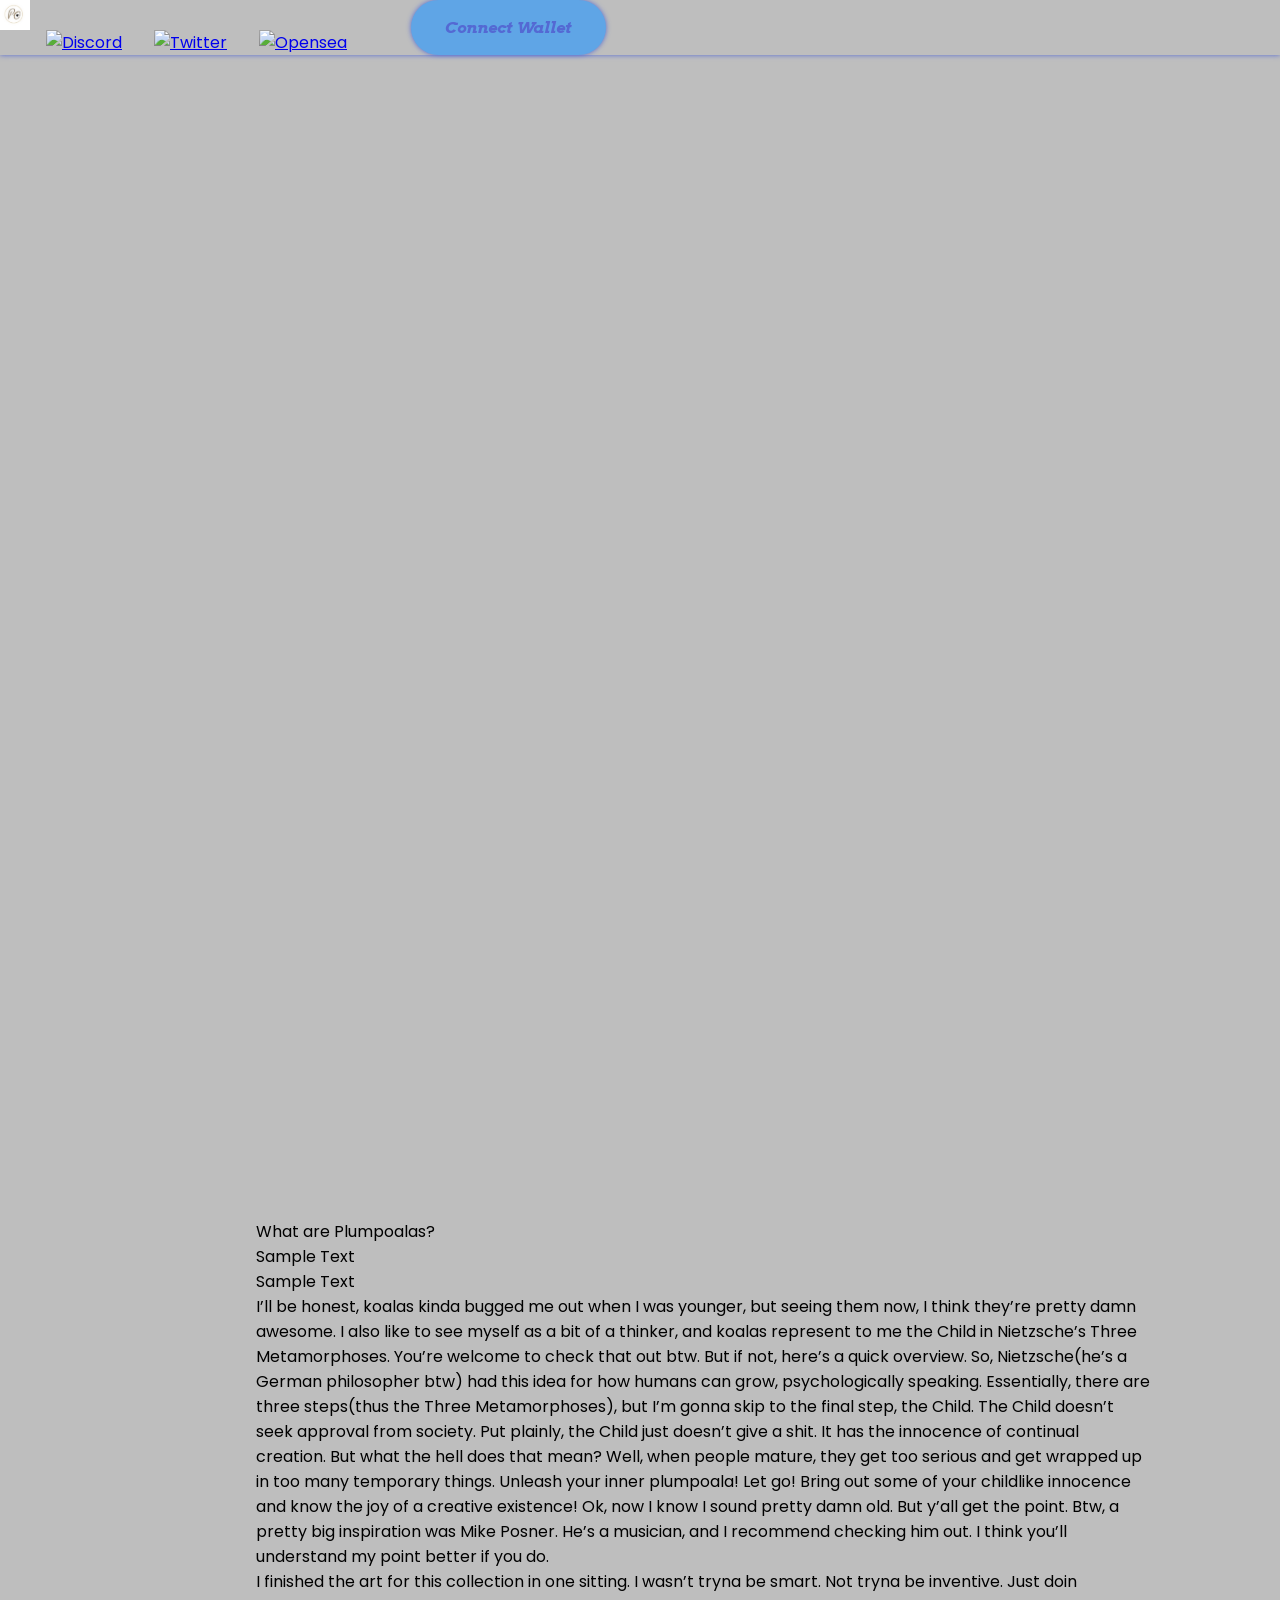
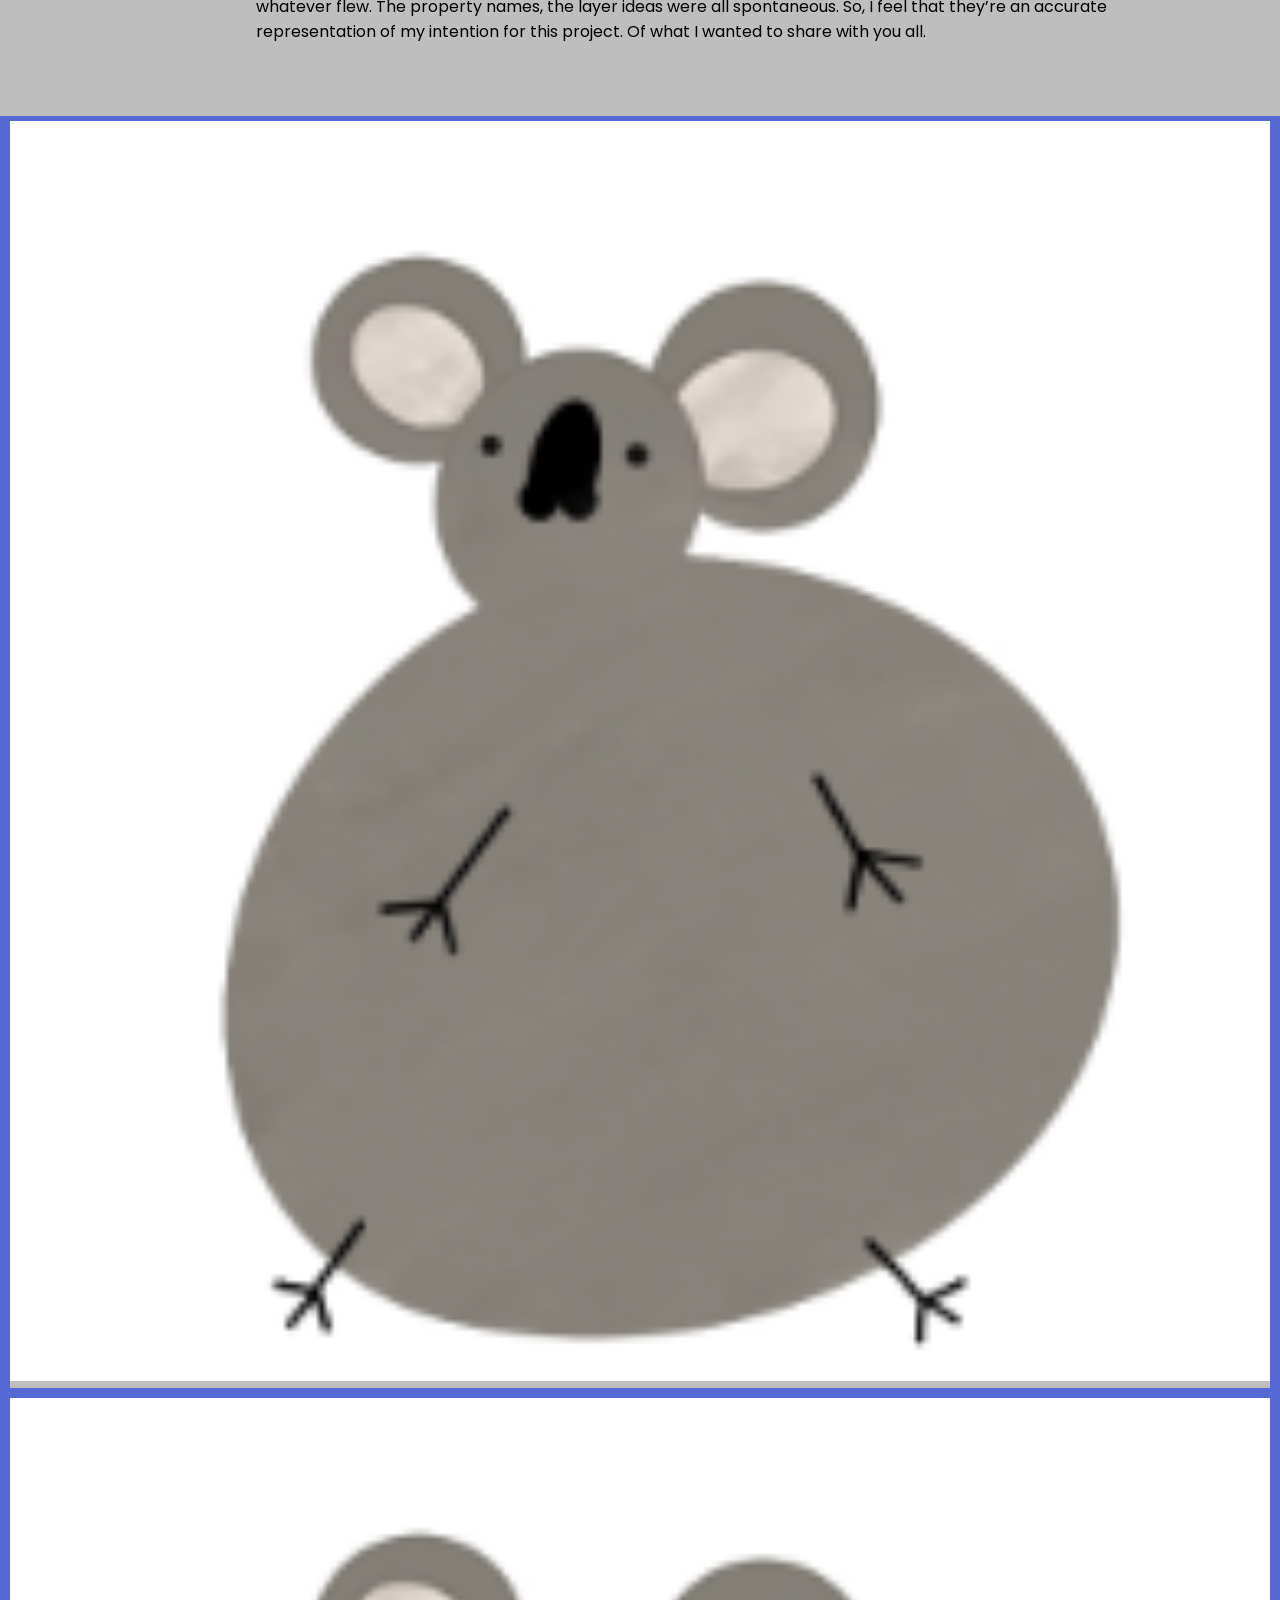
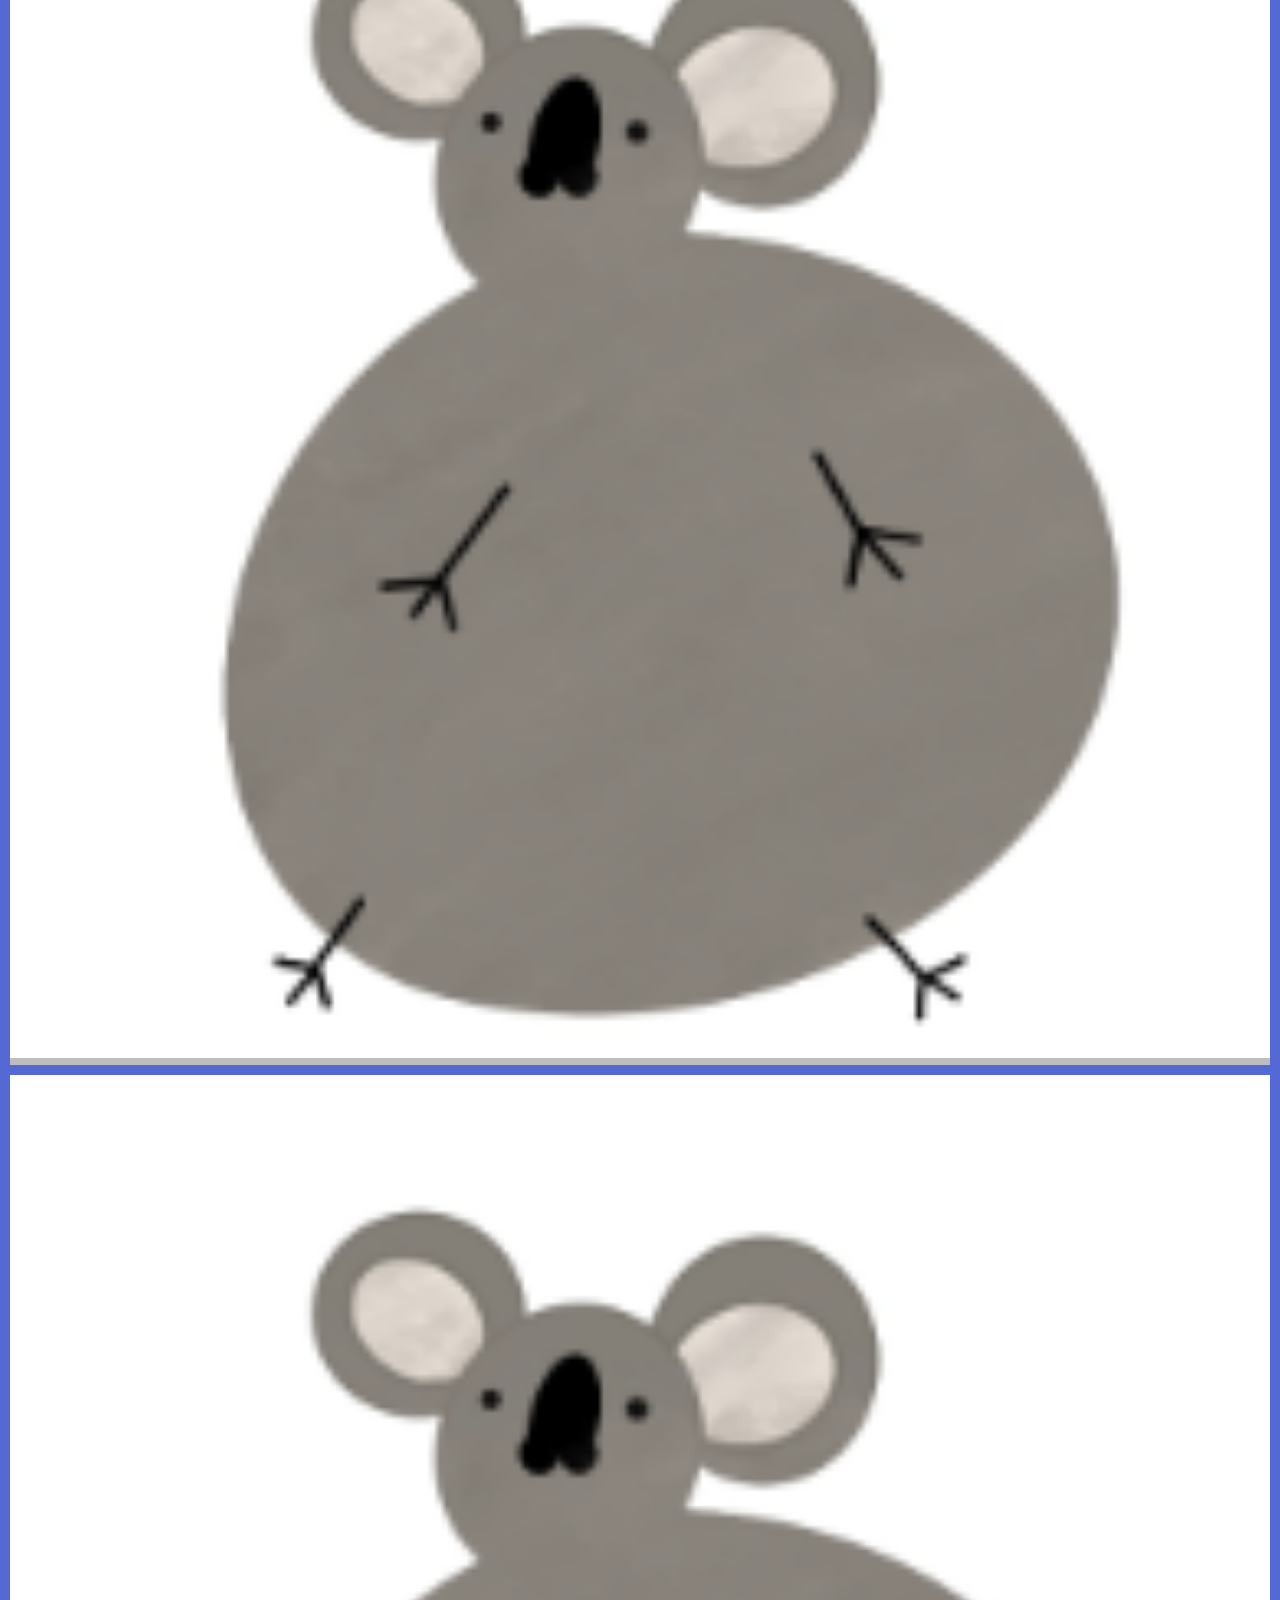
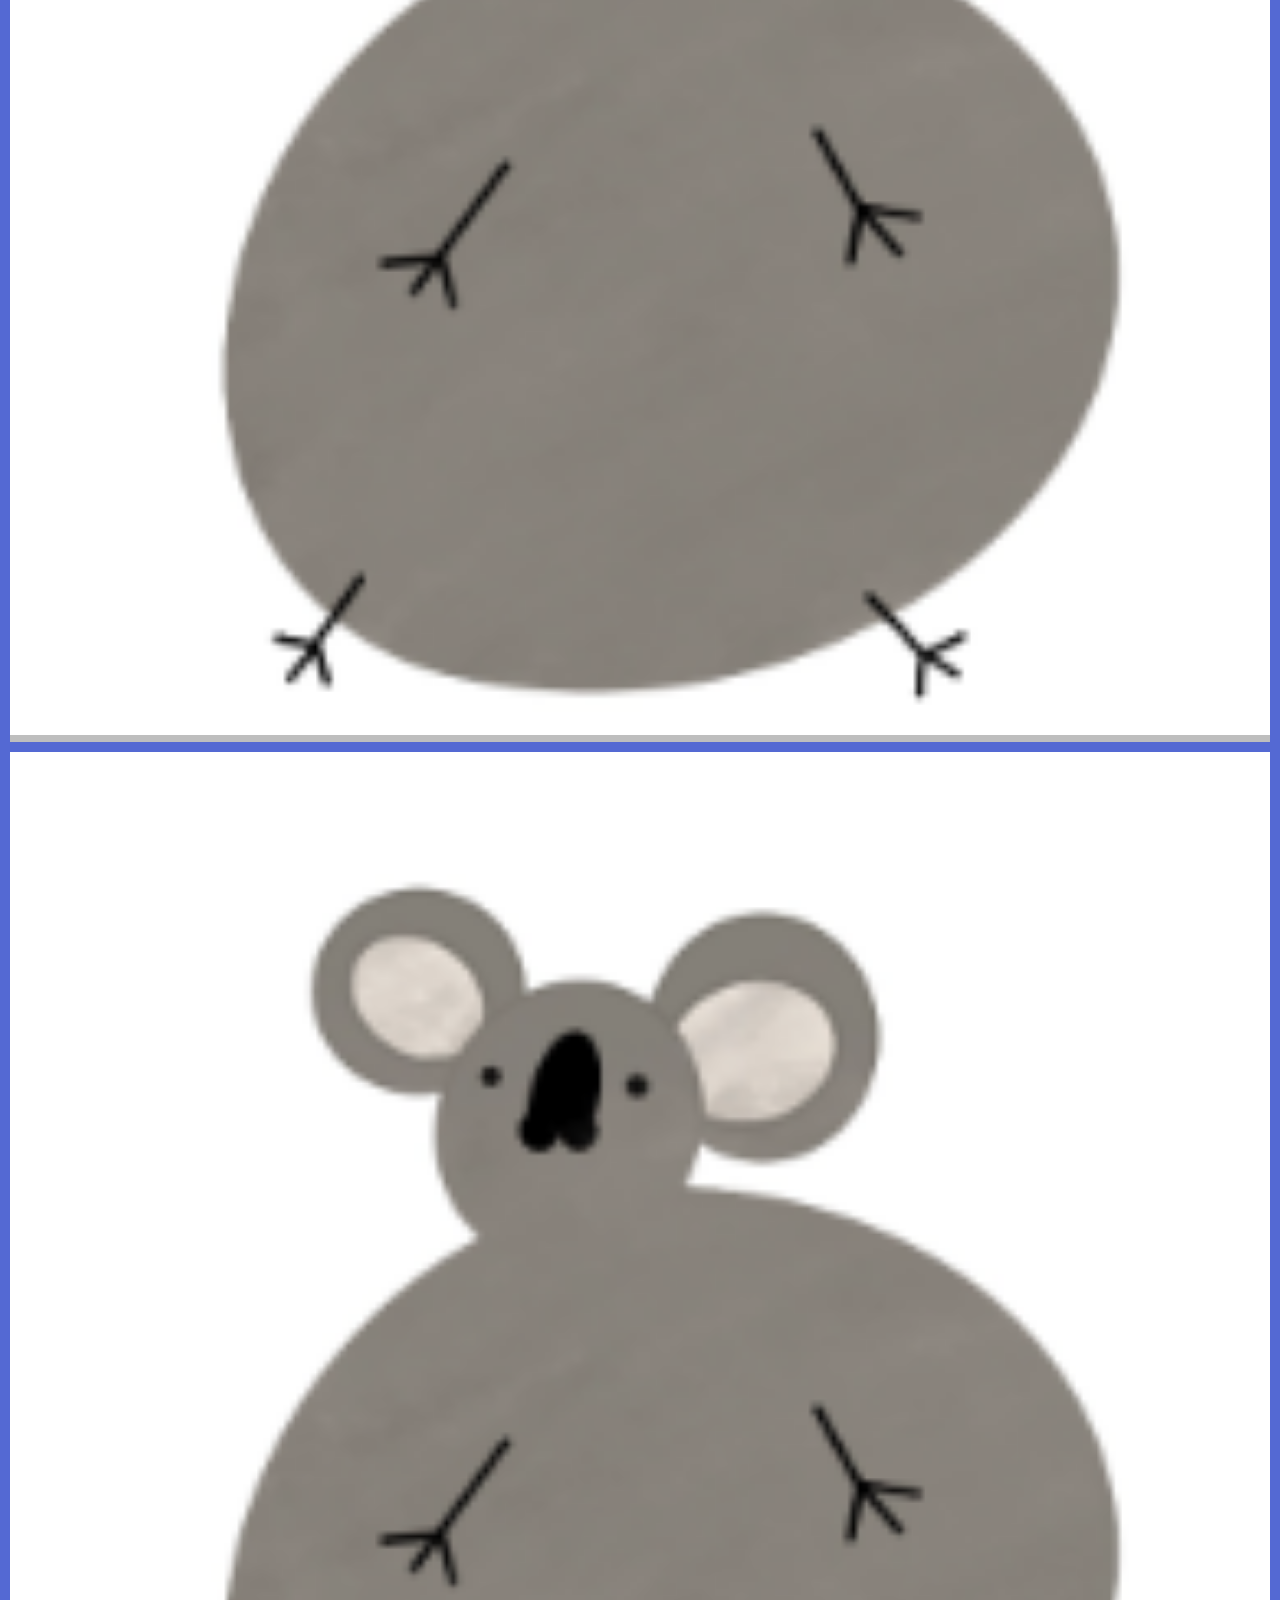
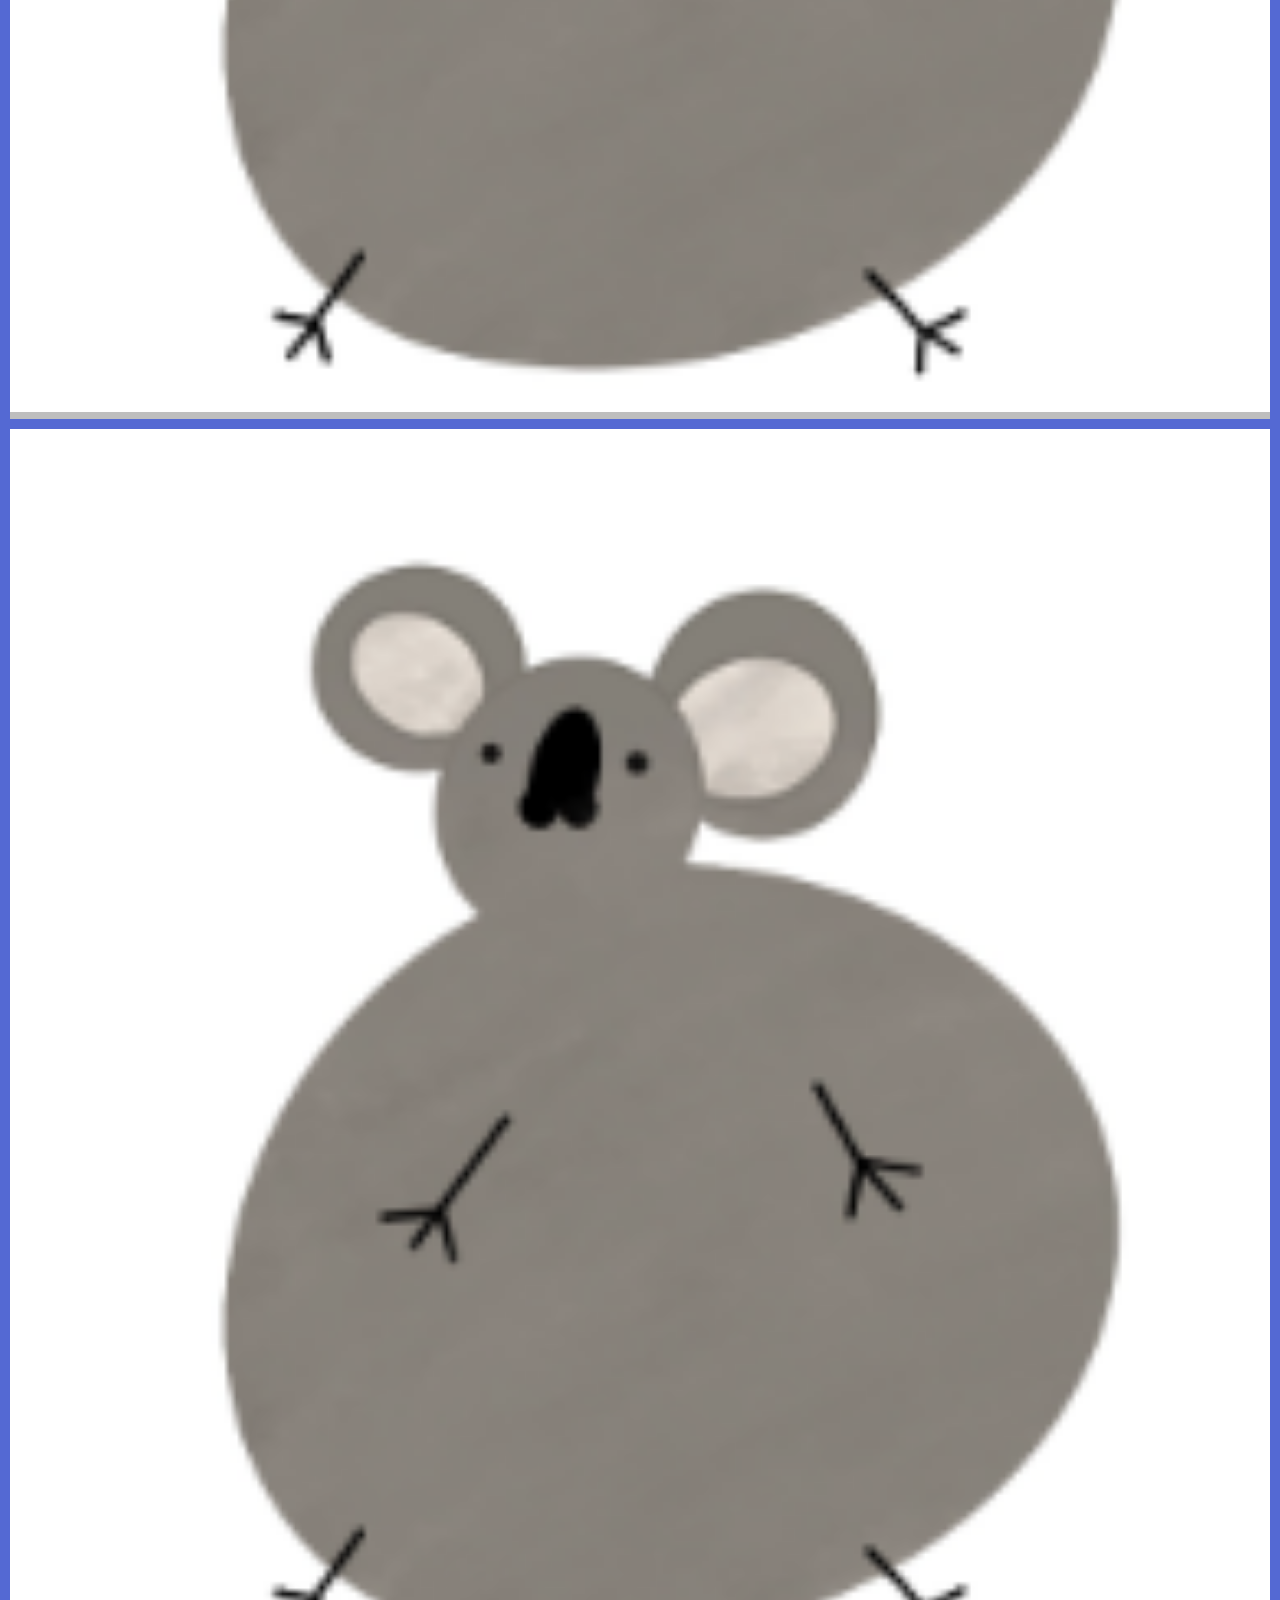
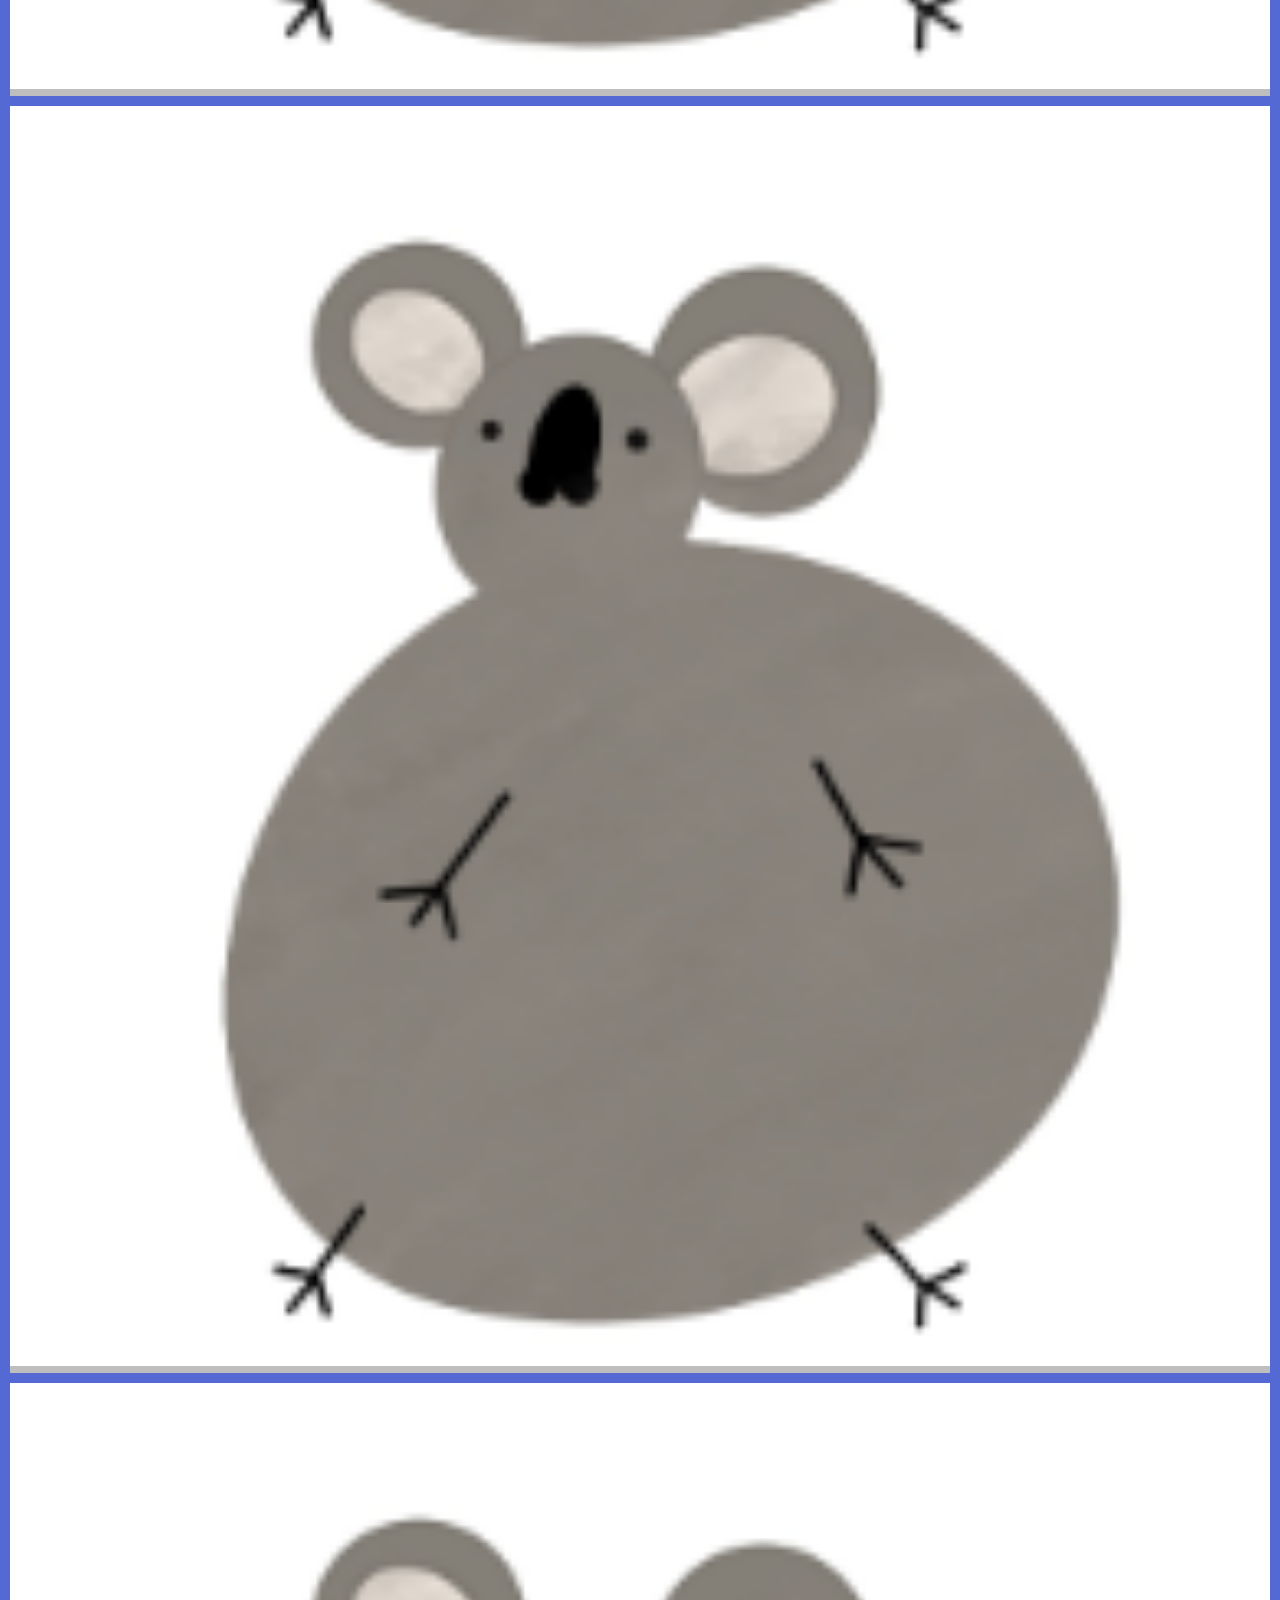
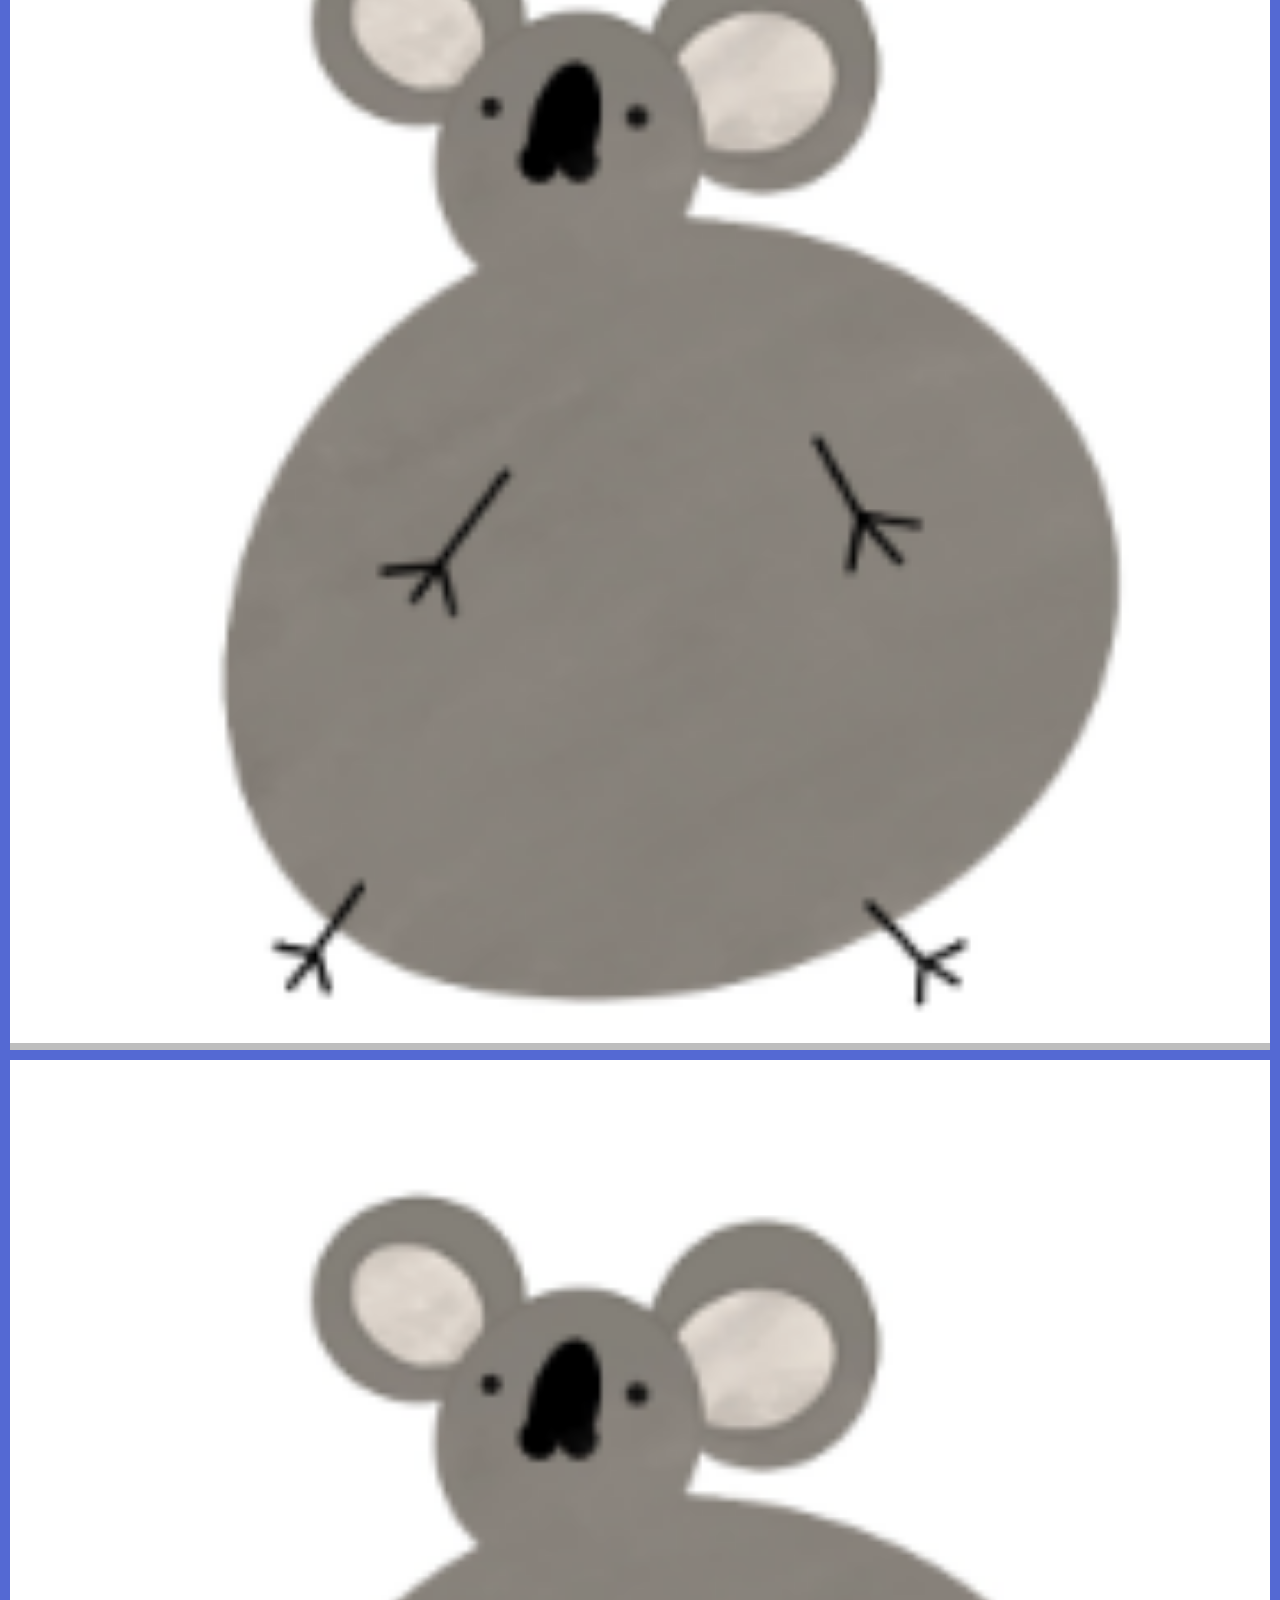
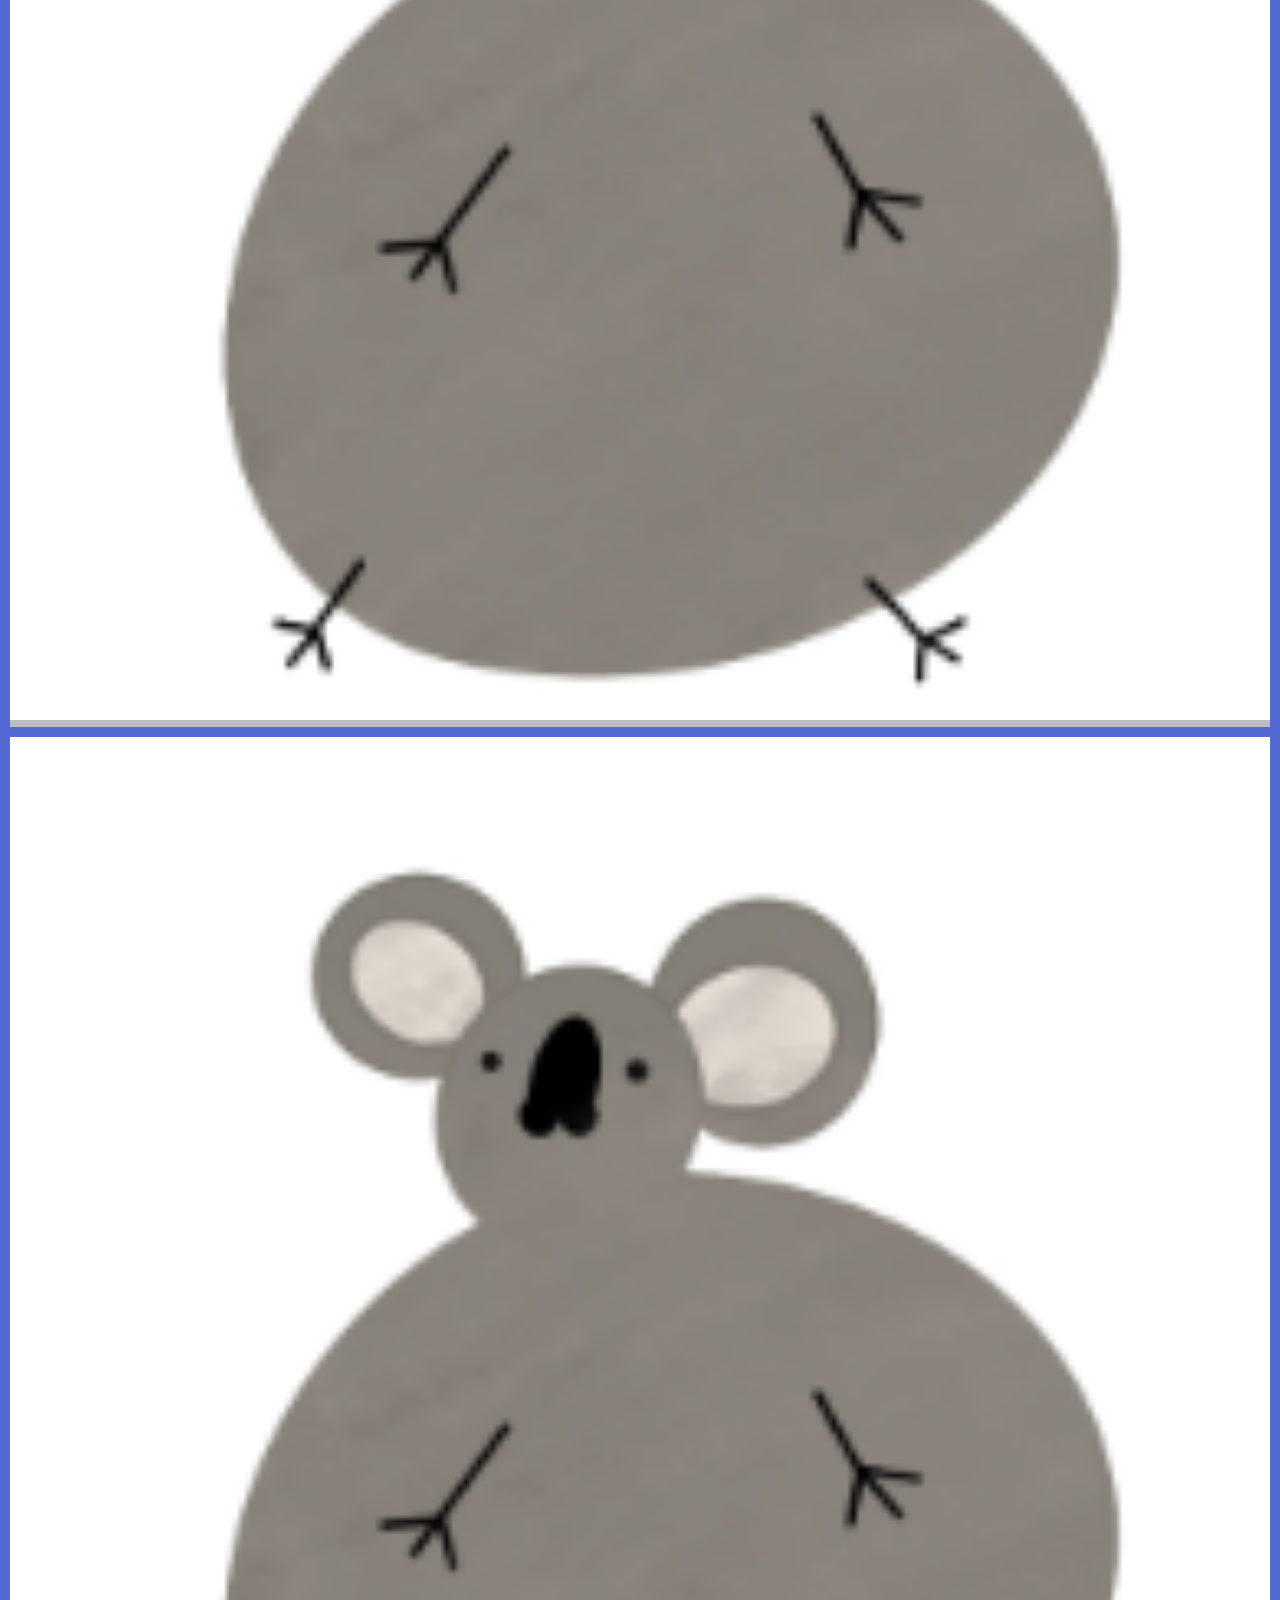
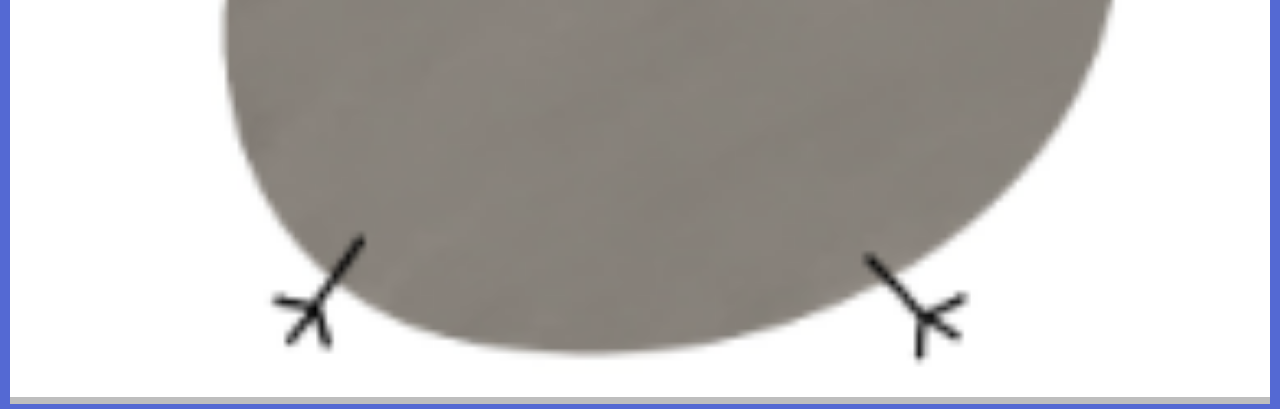
==== frontend/index.html @ 7f9db3fd "gds" ====
<!DOCTYPE html>
<html lang="en">
  <head>
    <title>Plumpoala</title>
    <meta charset="UTF-8" />
    <meta http-equiv="X-UA-Compatible" content="IE=edge" />
    <meta name="viewport" content="width=device-width, initial-scale=1.0" />

    <!-- favicon -->
    <link
      rel="apple-touch-icon"
      sizes="180x180"
      href="images/x-icon/apple-touch-icon.png"
    />
    <link
      rel="icon"
      type="image/png"
      sizes="32x32"
      href="images/x-icon/favicon-32x32.png"
    />
    <link
      rel="icon"
      type="image/png"
      sizes="16x16"
      href="images/x-icon/favicon-16x16.png"
    />
    <link rel="manifest" href="images/x-icon/site.webmanifest" />
    <link rel="stylesheet" href="css/three-dots.min.css" />
    <link rel="stylesheet" href="css/splide.min.css" />
    <link rel="stylesheet" href="css/style.css" />
    <!-- <link rel="stylesheet" href="css/themes/splide-default.min.css" />
    <link rel="stylesheet" href="css/themes/splide-sea-green.min.css" />
    <link rel="stylesheet" href="css/themes/splide-skyblue.min.css" />
    <link rel="stylesheet" href="css/splide-core.min.css" /> -->
  </head>
  <body>

    <header>
      <div class="top-bar">
        <div class="logo">
          <a href="/">
            <img src="images/header/PO.jpg" alt="logo" style="width:30px;height:30px;" />
          </a>
        </div>
        <div class="menu">
          <a
            href="https://discord.gg/MEWJtSJThu"
            target="_blank"
            rel="noopener noreferrer"
          >
            <img src="images/header/discord.webp" alt="Discord" />
          </a>
          <a
            href="https://twitter.com/Plumpoalaz"
            target="_blank"
            rel="noopener noreferrer"
          >
            <img src="images/header/twitter.webp" alt="Twitter" />
          </a>
          <a
            href="https://opensea.io/collection/plumpoala"
            target="_blank"
            rel="noopener noreferrer"
          >
            <img src="images/header/opensea.webp" alt="Opensea" />
          </a>
          <button class="wallet-btn btn" id="connectWallet">
            <span>Connect Wallet</span>
          </button>
        </div>
      </div>
    </header>
    <main>

    <section class="container not-connected">
      <div>
        <h2 id="welcomeH2">Connect to MetaMask to Get Started</h2>
        <h1 id="welcomeH1">Welcome to the CodeCats NFT Project!</h1>
        <p id="welcomeP">
          The CodeCats NFT Project is a decentralized, open-source project that aims to demonstrate how to develope and launch your own NFT Collection. Follow step by step on the <a href="https://youtube.com/codestackr"  target="_blank" rel="noopener noreferrer">codeSTACKr</a> YouTube channel.
        </p>
      </div>
    </section>

    <section class="container">
      <div class="countdown card">
        <div id="countdown">
          <ul class="count-down" data-date="">
            <li class="clock-item">
              <span class="count-number days">20</span>
              <p class="count-text">Days</p>
            </li>

            <li class="clock-item">
              <span class="count-number hours">20</span>
              <p class="count-text">Hour</p>
            </li>

            <li class="clock-item">
              <span class="count-number minutes">20</span>
              <p class="count-text">Min</p>
            </li>

            <li class="clock-item">
              <span class="count-number seconds">20</span>
              <p class="count-text">Sec</p>
            </li>
          </ul>
          <h2 id="subHeading">Pre-Sale Countdown</h2>
        </div>
        <h1 id="mainHeading">NFT Drop Coming Soon!!</h1>
        <p id="mainText">
          A new batch of cute cats will be available very soon!
        </p>
        <a
          id="actionButton"
          href="https://discord.gg/A9CnsVzzkZ"
          target="_blank"
          rel="noopener noreferrer"
          class="hero-btn btn"
          ><span>Join the Catmmunity</span>
        </a>
        <div id="mintContainer" class="mint-container hidden">
          <div class="info-container">
            <div>
              <h3>Supply</h3>
              <p id="totalSupply">100</p>
            </div>
            <div>
              <h3>Price Per Mint</h3>
              <p id="pricePerMint">1 ETH</p>
            </div>
            <div>
              <h3>Max</h3>
              <p id="maxPerMint">5 per wallet</p>
            </div>
          </div>
          <div class="mint-qty">
            <span>
              <button class="input-number-decrement btn" id="mintDecrement">–</button>
              <input
                id="mintInput"
                class="input-number btn"
                type="number"
                value="1"
                min="1"
                max="5"
              />
              <button class="input-number-increment btn" id="mintIncrement">+</button>
            </span>
            <button id="setQtyMax" class="btn">SET MAX</button>
          </div>
          <div class="total-price-container">
            <h3>Total</h3>
            <p id="totalPrice">.001 ETH</p>
          </div>
          <button id="mintButton" class="hero-btn btn mint-btn">Mint</button>
        </div>
      </div>
      <div class="minted-container card show-card hidden">
        <h1>🎉</h1>
        <h2>Minted!</h2>
        <p>Here's your trasaction link:</p>
        <a id="mintedTxnBtn" href="" target="_blank" rel="noopener noreferrer">
          <button class="hero-btn btn">View Transaction</button>
        </a>
        
        <a
          id="mintedLinkBtn"
          href="https://testnets.opensea.io/collection/teststackr-collection"
          target="_blank"
          rel="noopener noreferrer"
        >
          <button class="hero-btn btn">View Collection</button>
        </a>
      </div>
    </section>

<!-- 
    <img src="images/slider/og.png" alt="test"> -->
    <section class="container">
      <div>
       <p>What are Plumpoalas?</p>
       <p>Sample Text</p>
       <p>Sample Text</p>
       <p>I’ll be honest, koalas kinda bugged me out when I was younger, but seeing them now, I think they’re pretty damn awesome. I also like to see myself as a bit of a thinker, and koalas represent to me the Child in Nietzsche’s Three Metamorphoses. You’re welcome to check that out btw. But if not, here’s a quick overview. So, Nietzsche(he’s a German philosopher btw) had this idea for how humans can grow, psychologically speaking. Essentially, there are three steps(thus the Three Metamorphoses), but I’m gonna skip to the final step, the Child. The Child doesn’t seek approval from society. Put plainly, the Child just doesn’t give a shit. It has the innocence of continual creation. But what the hell does that mean? Well, when people mature, they get too serious and get wrapped up in too many temporary things. Unleash your inner plumpoala! Let go! Bring out some of your childlike innocence and know the joy of a creative existence! Ok, now I know I sound pretty damn old. But y’all get the point. Btw, a pretty big inspiration was Mike Posner. He’s a musician, and I recommend checking him out. I think you’ll understand my point better if you do.</p>
       <p>I finished the art for this collection in one sitting. I wasn’t tryna be smart. Not tryna be inventive. Just doin whatever flew. The property names, the layer ideas were all spontaneous. So, I feel that they’re an accurate representation of my intention for this project. Of what I wanted to share with you all.</p>
      </div>
    </section>
  </main>
    <div id="spinner" class="dot-spin"></div>

    <div class="splide">
      <div class="splide__track">
        <ul class="splide__list">
          <li class="splide__slide">
            <img src="images/slider/og.png" />
          </li>
          <li class="splide__slide">
            <img src="images/slider/og.png" />
          </li>
          <li class="splide__slide">
            <img src="images/slider/og.png" />
          </li>
          <li class="splide__slide">
            <img src="images/slider/og.png" />
          </li>
          <li class="splide__slide">
            <img src="images/slider/og.png" />
          </li>
          <li class="splide__slide">
            <img src="images/slider/og.png" />
          </li>
          <li class="splide__slide">
            <img src="images/slider/og.png" />
          </li>
          <li class="splide__slide">
            <img src="images/slider/og.png" />
          </li>
          <li class="splide__slide">
            <img src="images/slider/og.png" />
          </li>
  
        </ul>
      </div>
    </div>

    <script src="js/metamask-onboarding.bundle.js"></script>
    <script src="js/web3.min.js"></script>
    <script src="js/splide.min.js"></script>
    <script src="js/constants.js"></script>
    <script src="js/countdown.js"></script>
    <script src="js/app.js"></script>
  </body>
</html>
---- frontend/css/style.css ----
/* FONTS */

@import url("https://fonts.googleapis.com/css2?family=Arvo:ital,wght@0,400;0,700;1,400;1,700&family=Poppins:ital,wght@0,100;0,200;0,300;0,400;0,500;0,600;0,700;0,800;0,900;1,100;1,200;1,300;1,400;1,500;1,600;1,700;1,800;1,900&family=Roboto:ital,wght@0,100;0,300;0,400;0,500;0,700;0,900;1,100;1,300;1,400;1,500;1,700;1,900&display=swap");

/* GLOBAL STYLES */

:root {
  --font-primary: "Poppins", sans-serif;
  --font-secondary: "Arvo", serif;
  --font-code: "Roboto", monospace;
  --bg-color: #bebebe;
  --bg-color-transparent: #cdcdcd;
  --font-color: #000000;
  --btn-bg-color: #5fa5e6;
  --accent-color: #5469d3;
  --header-shadow: var(--accent-color) 0px 0px 5px;
  --card-shadow: var(--accent-color) 0px 0px 20px;
}

* {
  padding: 0;
  margin: 0;
  box-sizing: border-box;
}

body {

  background-color: var(--bg-color);
  /* display: flex; */
  height: 100vh;
  color: var(--font-color);
  font-family: var(--font-primary);
}
.top-bar {
  display: flex;
  gap: 16px;
}

main {
  display: flex;
  flex-direction: column;
  gap: 32px;
  padding: 56px;
  padding-left: 24px;
  padding-right: 24px;
  margin-left: 200px;
}

.container {
  display: flex;
  flex-direction: column;
  max-width: 960px;
  /* margin: 0 auto; */
  padding: 1rem 2rem;
  justify-content: center;
  overflow: hidden;
}

/* HEADER */

header {
  background-color: var(--bg-color);
  box-shadow: var(--header-shadow);
}

header .container {
  flex-direction: row;
  justify-content: space-between;
  align-items: center;
}

.menu {
  display: flex;
  gap: 2rem;
  align-items: flex-end;
  flex-grow: 1;
}

/* NOT CONNECTED */
.not-connected {
  align-items: center;
  height: 100%;
  text-align: center;
  margin: 0 auto 0 35vw;
  opacity: 0;
  transform: translateY(10vh);
  transition: all 0.5s ease-in-out;
}

.show-not-connected {
  opacity: 1;
  transform: translateY(0);
}

.not-connected h1 {
  text-shadow: 2px 2px 0 var(--accent-color);
  font-style: italic;
  margin: 2rem 0;
  font-size: 3.5rem;
}

.not-connected p {
  font-size: 1.1rem;
  font-family: var(--font-secondary);
  line-height: 1.8;
}

.not-connected a {
  text-decoration: none;
  color: var(--accent-color);
  font-size: 1.5rem;
  font-weight: bold;
}

/* BUTTONS */

.btn {
  display: inline-block;
  padding: 1rem 2rem;
  background: var(--btn-bg-color);
  color: var(--accent-color);
  font-family: var(--font-secondary);
  font-style: italic;
  font-weight: bold;
  font-size: 1rem;
  text-align: center;
  text-transform: capitalize;
  transition: all 0.3s ease;
  box-shadow: var(--header-shadow);
  cursor: pointer;
  position: relative;
  text-decoration: none;
  outline: none;
}
.btn:hover {
  box-shadow: none;
}
.btn:disabled {
  cursor: default;
}

.wallet-btn {
  border-radius: 5rem;
  margin-left: 2rem;
  border-color: transparent;
}

.hero-btn {
  border-radius: 4px;
  font-size: 1.2rem;
  padding: 1.5rem 3rem;
}

/* CARD */

.card {
  position: relative;
  background-color: var(--bg-color);
  border-radius: 5px;
  border: 3px solid var(--accent-color);
  box-shadow: var(--card-shadow);
  padding: 5rem;
  margin-bottom: 2rem;
  opacity: 0;
  transform: translateX(100vw);
  transition: all 0.5s ease-in-out;
}

.show-card {
  opacity: 1;
  transform: translateX(0);
}

/* COUNTDOWN SECTION */

section {
  flex: 1 1 auto;
}

#countdown {
  display: none;
  text-align: center;
}

.countdown {
  display: flex;
  flex-direction: column;
  justify-content: center;
  align-items: center;
}

.countdown ul {
  display: flex;
  gap: 2rem;
}
.countdown .clock-item {
  list-style: none;
  width: 70px;
  height: auto;
}
.countdown .clock-item .count-number {
  background: var(--accent-color);
  color: var(--font-color);
  font-size: 2rem;
  font-weight: 700;
  font-family: var(--font-secondary);
  padding: 1rem;
  display: inline-block;
  width: 100%;
  text-align: center;
  line-height: 1;
  border-radius: 4px 4px 0 0;
}
.countdown .clock-item .count-text {
  background: var(--btn-bg-color);
  font-family: var(--font-secondary);
  font-size: 1.1rem;
  color: var(--bg-color);
  padding: 0.5rem 0.7rem;
  display: inline-block;
  width: 100%;
  text-align: center;
  line-height: 1;
  border-radius: 0 0 4px 4px;
}

.countdown h1 {
  text-shadow: 2px 2px 0 var(--accent-color);
  font-style: italic;
  margin: 2rem 0;
  font-size: 3.5rem;
  text-align: center;
}

.countdown h2 {
  margin-top: 1rem;
}

.countdown > p {
  font-size: 1.1rem;
  font-family: var(--font-secondary);
  margin-bottom: 2rem;
  text-align: center;
}

/* MINT CONTAINER */

.mint-container {
  width: 100%;
  display: flex;
  flex-direction: column;
  justify-content: center;
}

.info-container {
  display: flex;
  justify-content: space-between;
  width: 100%;
  text-align: center;
  margin-bottom: 2rem;
}

.mint-qty {
  display: flex;
  justify-content: space-between;
  align-items: center;
  padding: 1rem;
  background-color: var(--accent-color);
  border-radius: 5px;
}

.mint-qty > span {
  display: flex;
}

.mint-btn {
  display: flex;
  align-items: center;
  gap: 3rem;
  margin: auto;
}

.input-number {
  height: 100%;
  padding: 1rem;
  vertical-align: top;
  text-align: center;
  outline: none;
}

.input-number,
.input-number-decrement,
.input-number-increment {
  user-select: none;
}

.total-price-container {
  display: flex;
  justify-content: space-between;
  width: 100%;
  padding: 1rem 0 2rem;
}

.total-price-container p {
  color: var(--accent-color);
}

/* MINTED CONTAINER */

.minted-container {
  display: flex;
  flex-direction: column;
  justify-content: center;
  align-items: center;
  width: 100%;
}

.minted-container h1 {
  font-size: 5rem;
  margin-bottom: 2rem;
}

.minted-container h2 {
  font-size: 2rem;
  margin-bottom: 1rem;
}

.minted-container p {
  margin: 1rem 0;
}

/* SLIDDER */

.splide {
  /* position: fixed;
  left: 5%;
  top: 12%;

  height: 600px;
  width: 20%;
  max-width: 250px;
  min-width:120px; */

  /* position: absolute; */
  top: 90px;
  left: 5rem;
  z-index: -1;
}

.splide__slide {
  border: var(--accent-color) solid;
  border-width: 5px 10px;
}

.splide__slide img {
  width: 100%;
}

/* SPINNER */
.dot-spin {
  position: absolute;
  top: 50%;
  left: 50%;
  transform: translate(-50%, -50%) scale(3);
}

/* MEDIA QUERIES */

@media screen and (max-width: 768px) {
  .menu {
    gap: 1rem;
  }
  .wallet-btn {
    margin-left: 0;
    padding: 0.5rem 1rem;
    max-width: 8rem;
  }
  .not-connected {
    background-color: var(--bg-color-transparent);
    border-radius: 5px;
    padding: 2rem;
    margin: 0 auto;
  }
  .countdown ul {
    display: grid;
    grid-template-columns: repeat(2, 1fr);
  }
  .countdown .clock-item {
    width: 100%;
  }
  .countdown .clock-item .count-number {
    font-size: 1.5rem;
  }
  .countdown .clock-item .count-text {
    font-size: 1rem;
  }
  .countdown h1 {
    font-size: 2rem;
    margin: 1rem 0;
  }
  .countdown h2 {
    padding-top: 0.5rem;
  }
  .countdown p {
    font-size: 1rem;
  }
  .card {
    padding: 1rem;
  }
  .mint-qty .btn {
    padding: 1rem;
    font-size: 13px;
  }
}

/* UTILITIES */

.hidden {
  display: none;
}
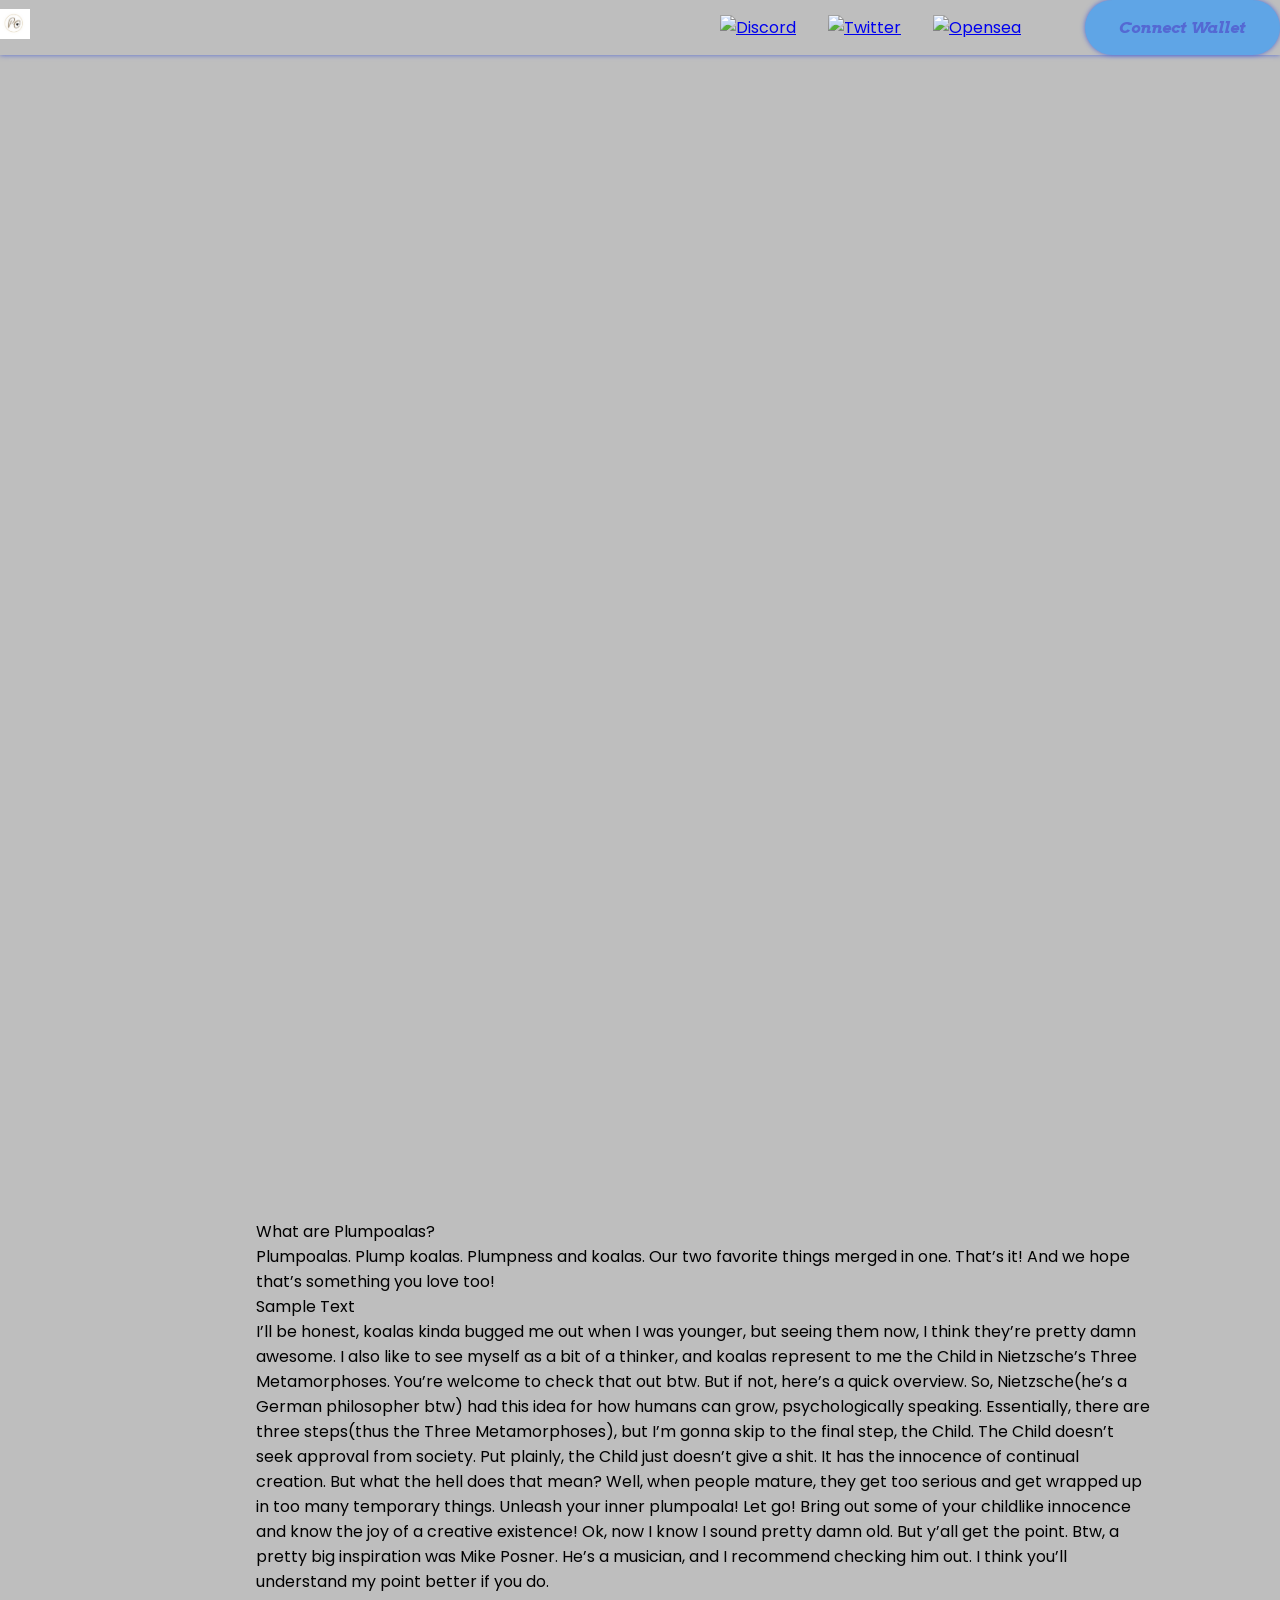
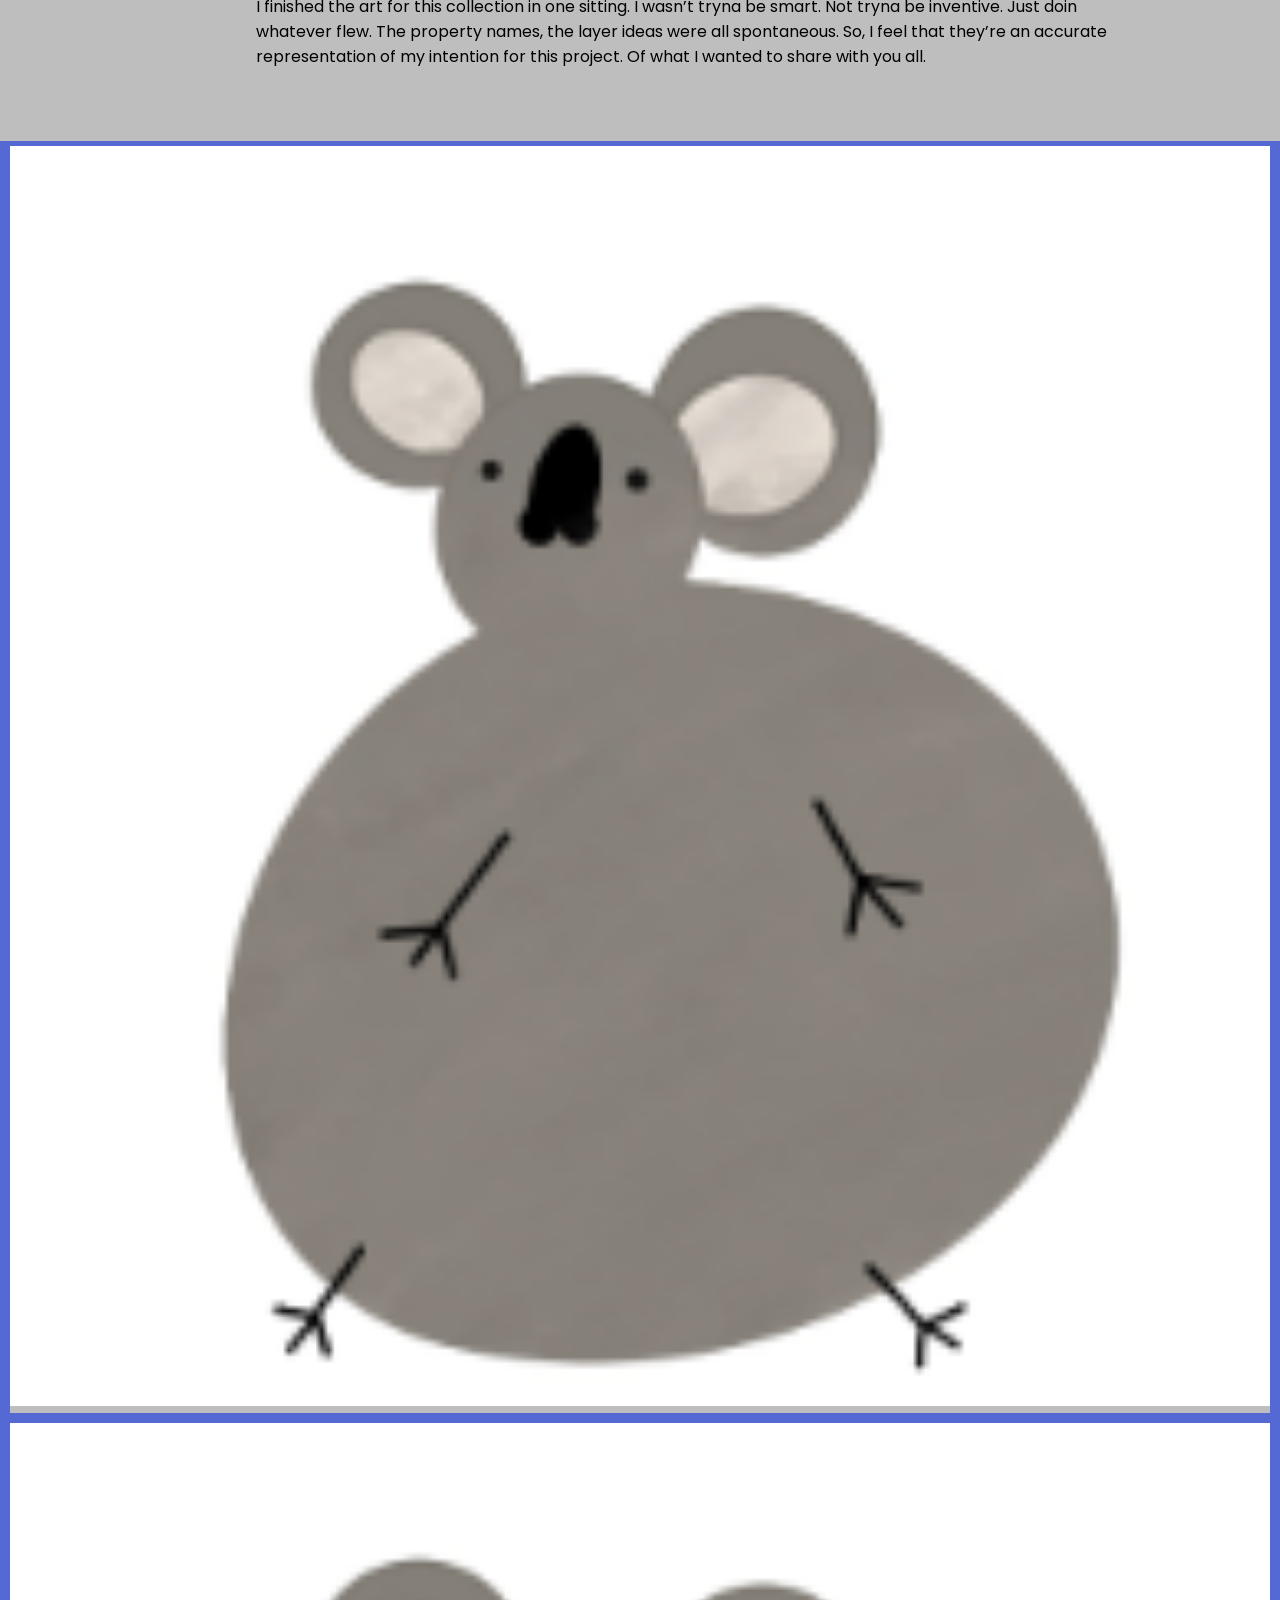
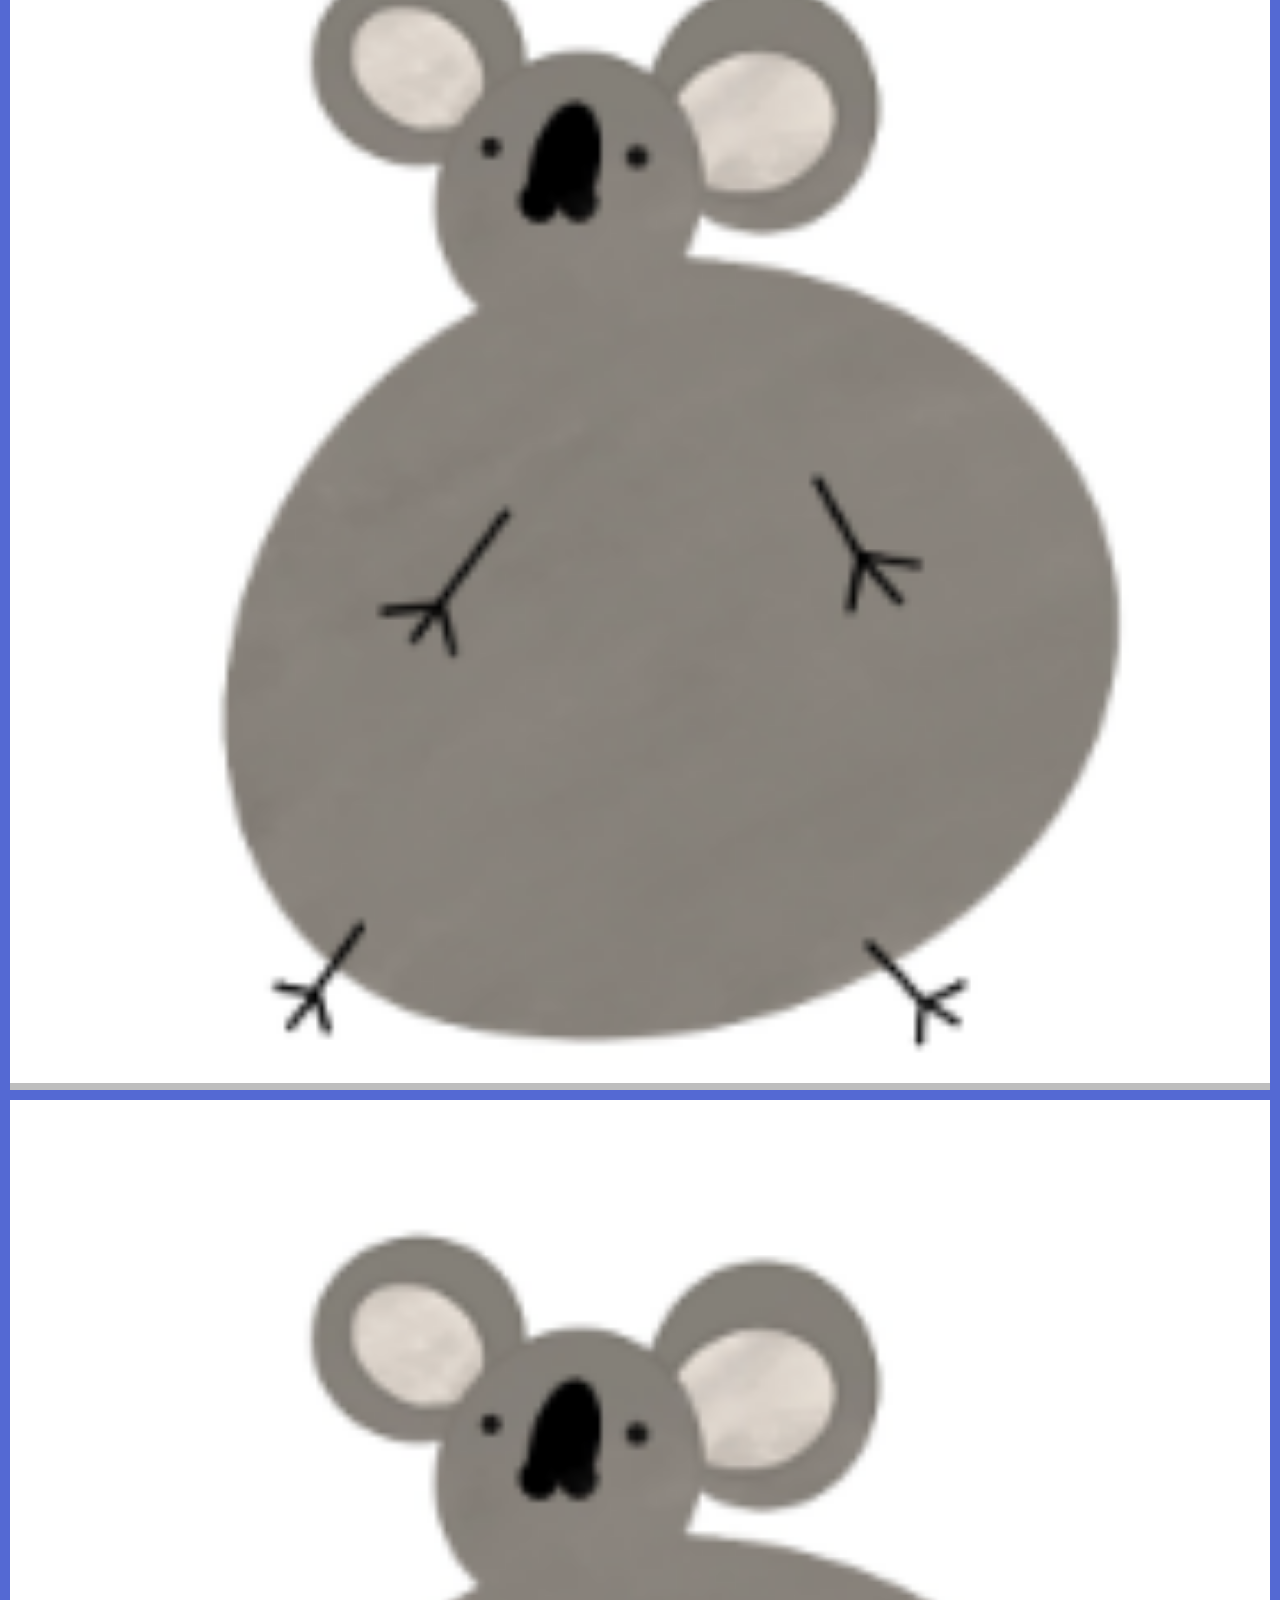
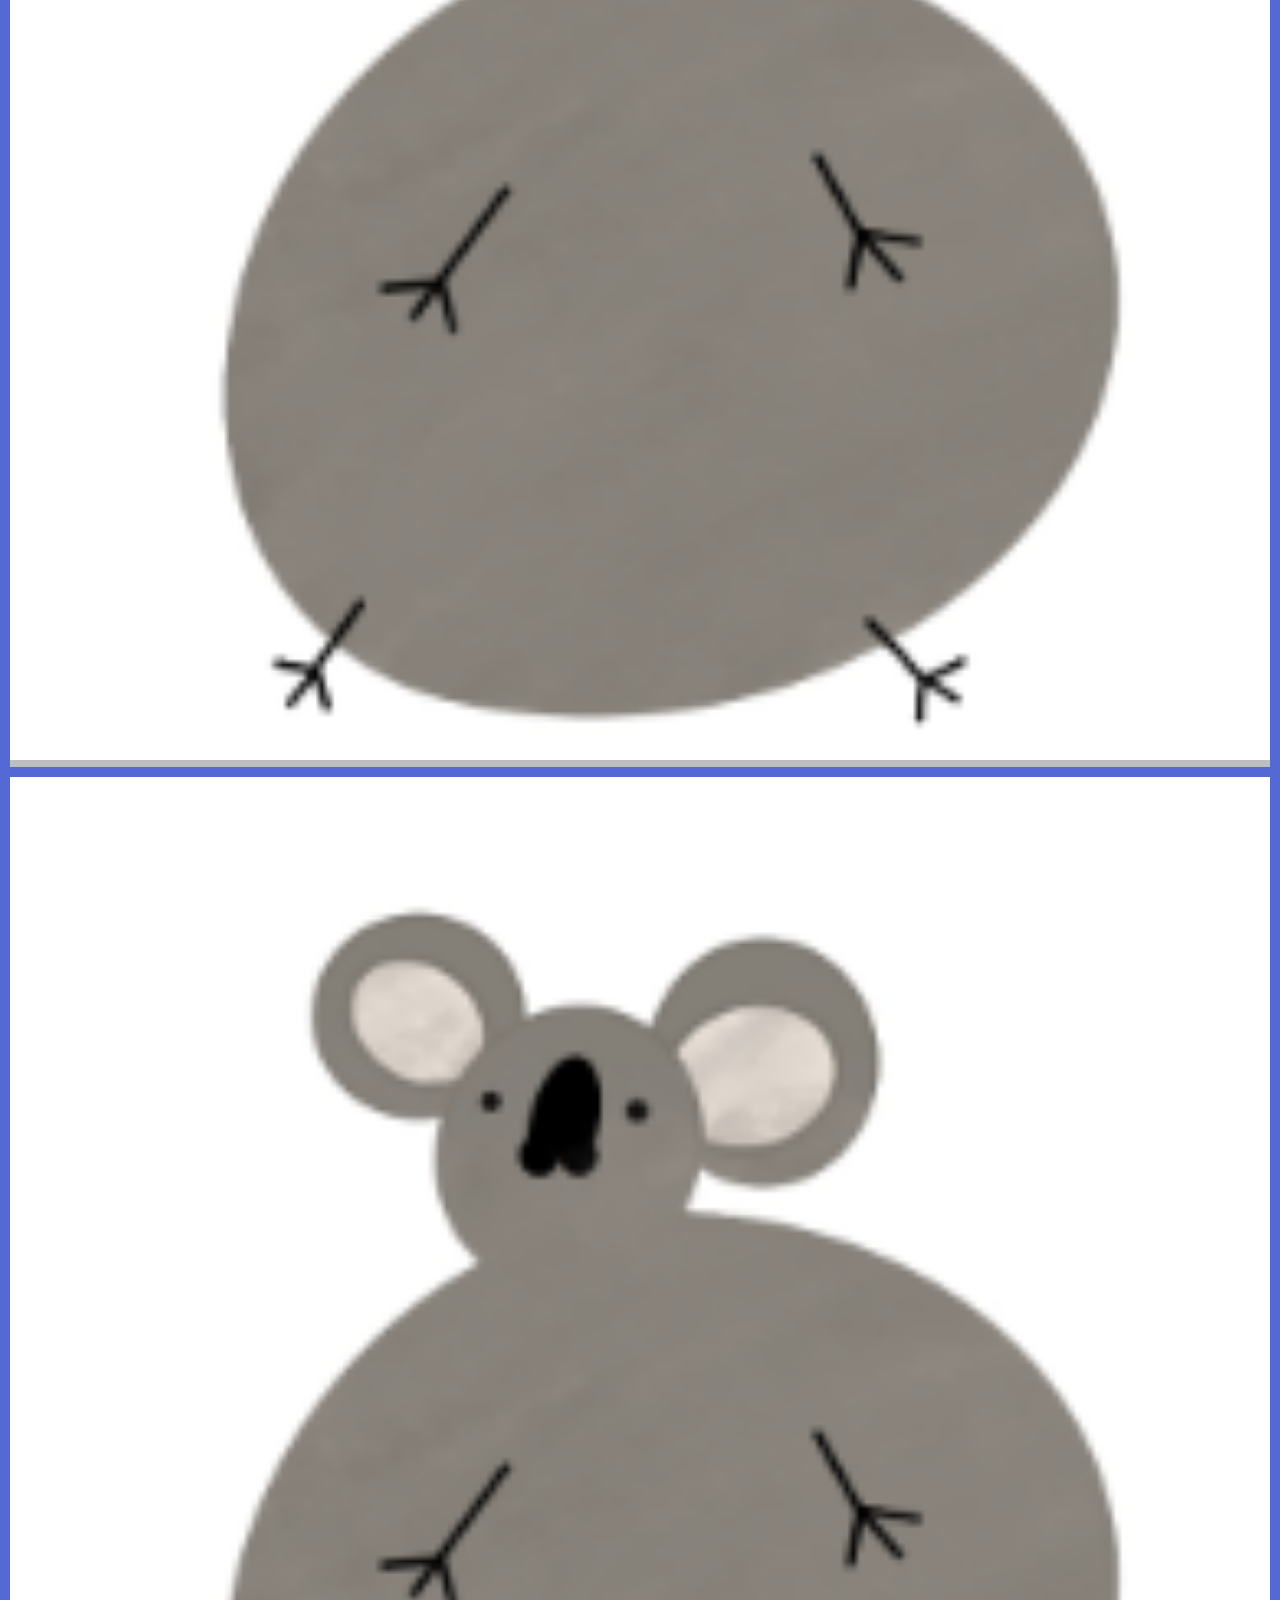
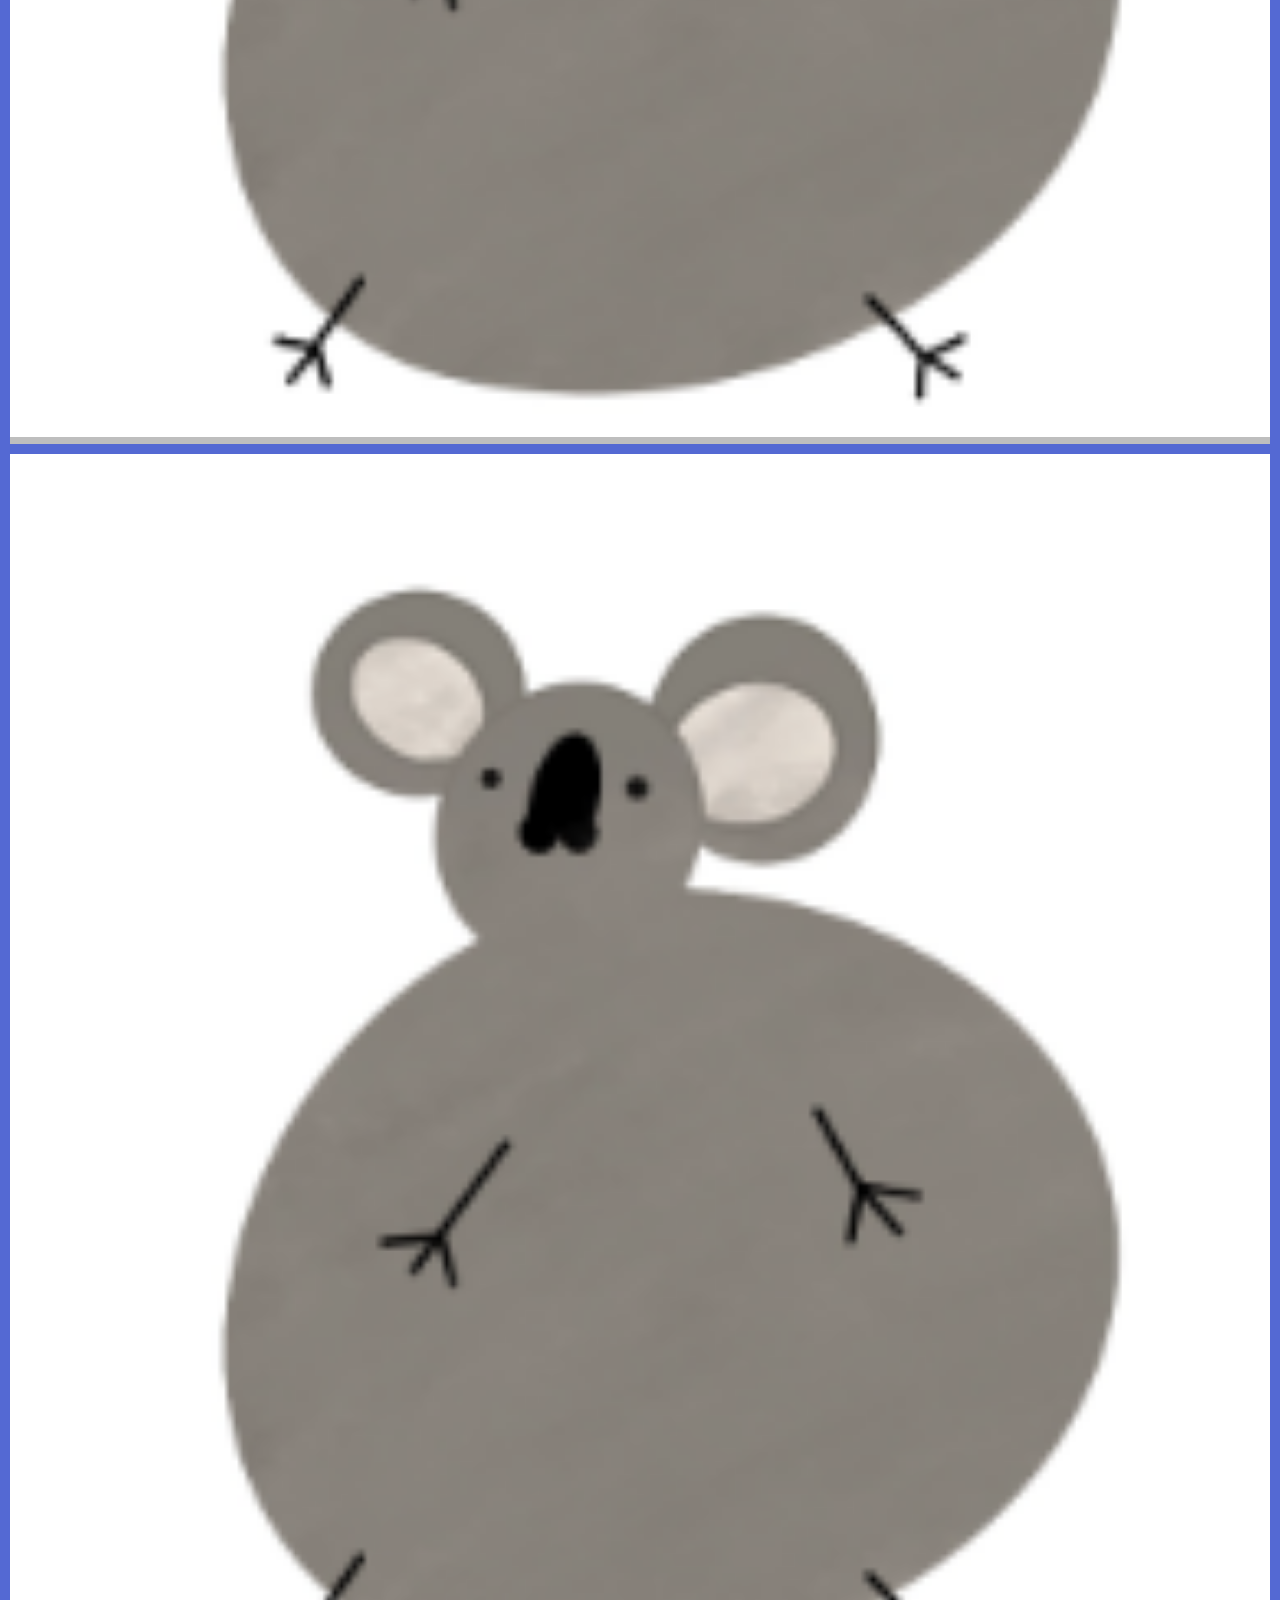
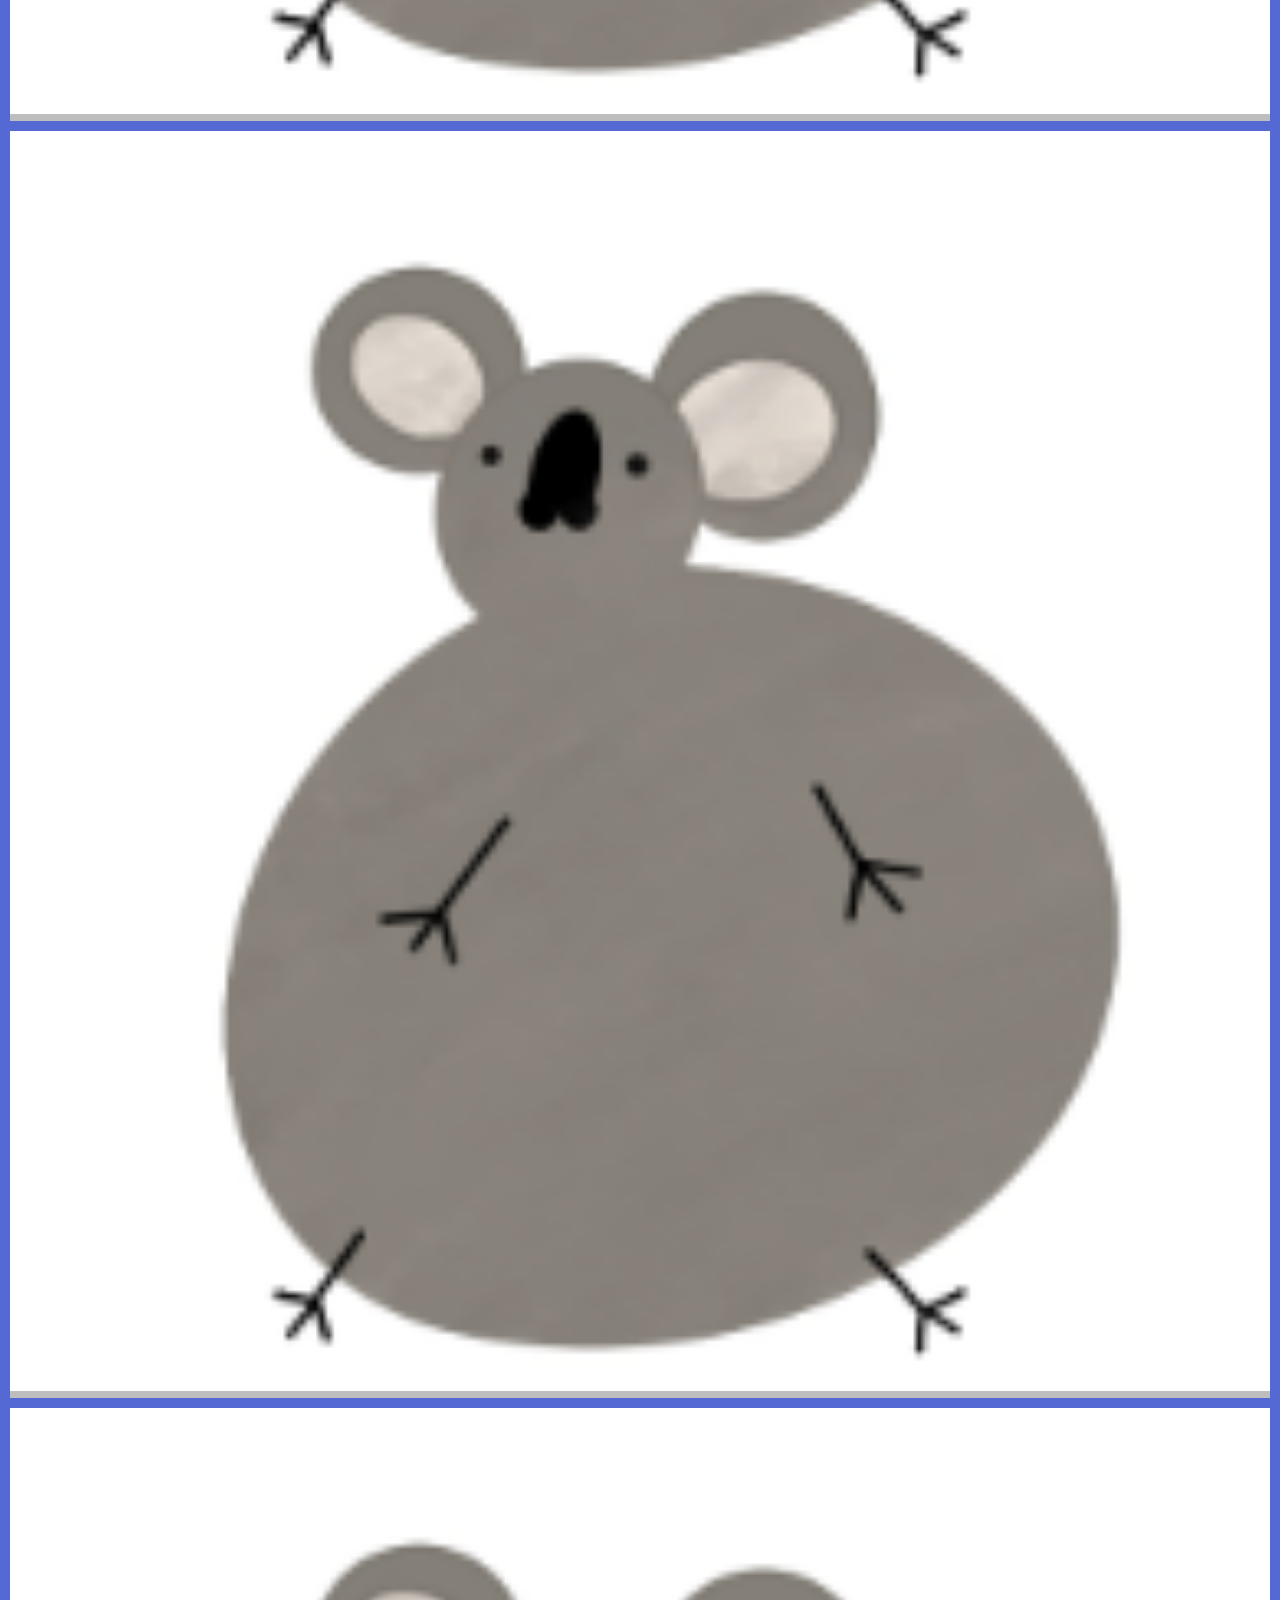
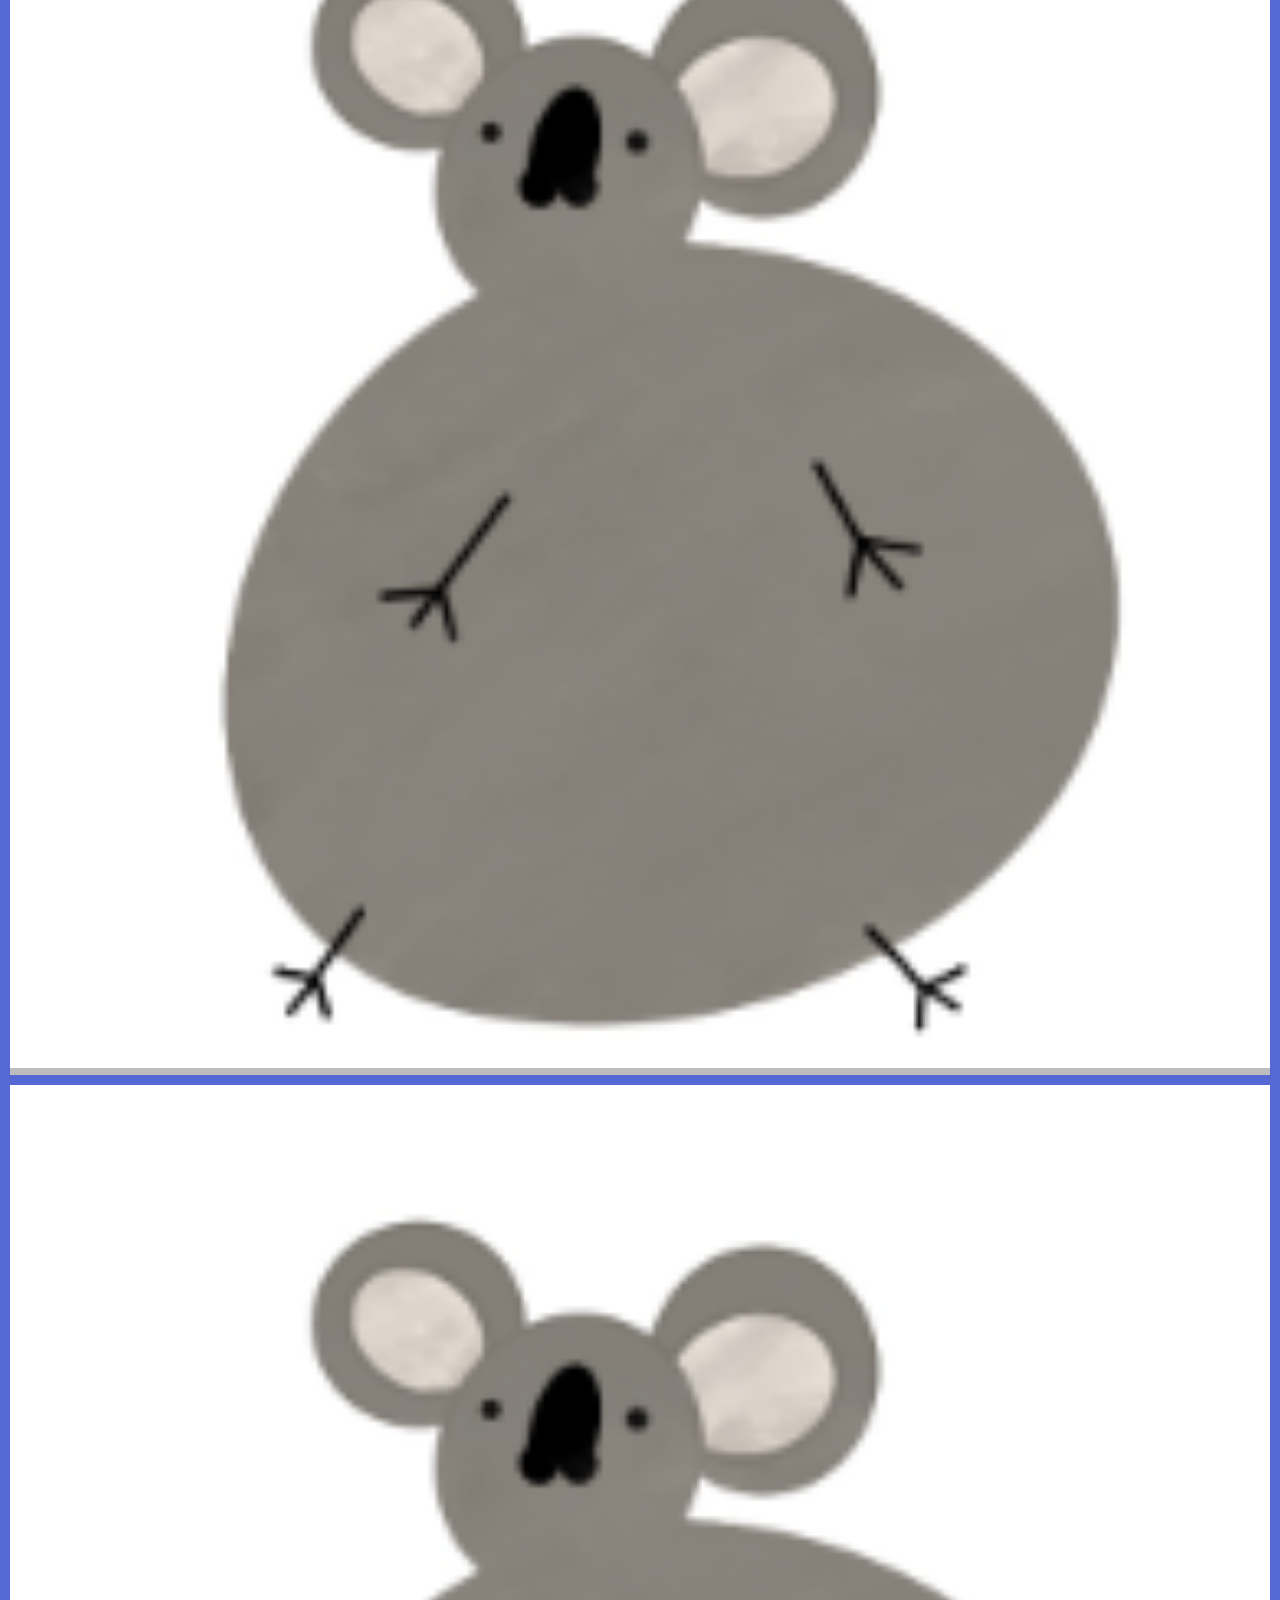
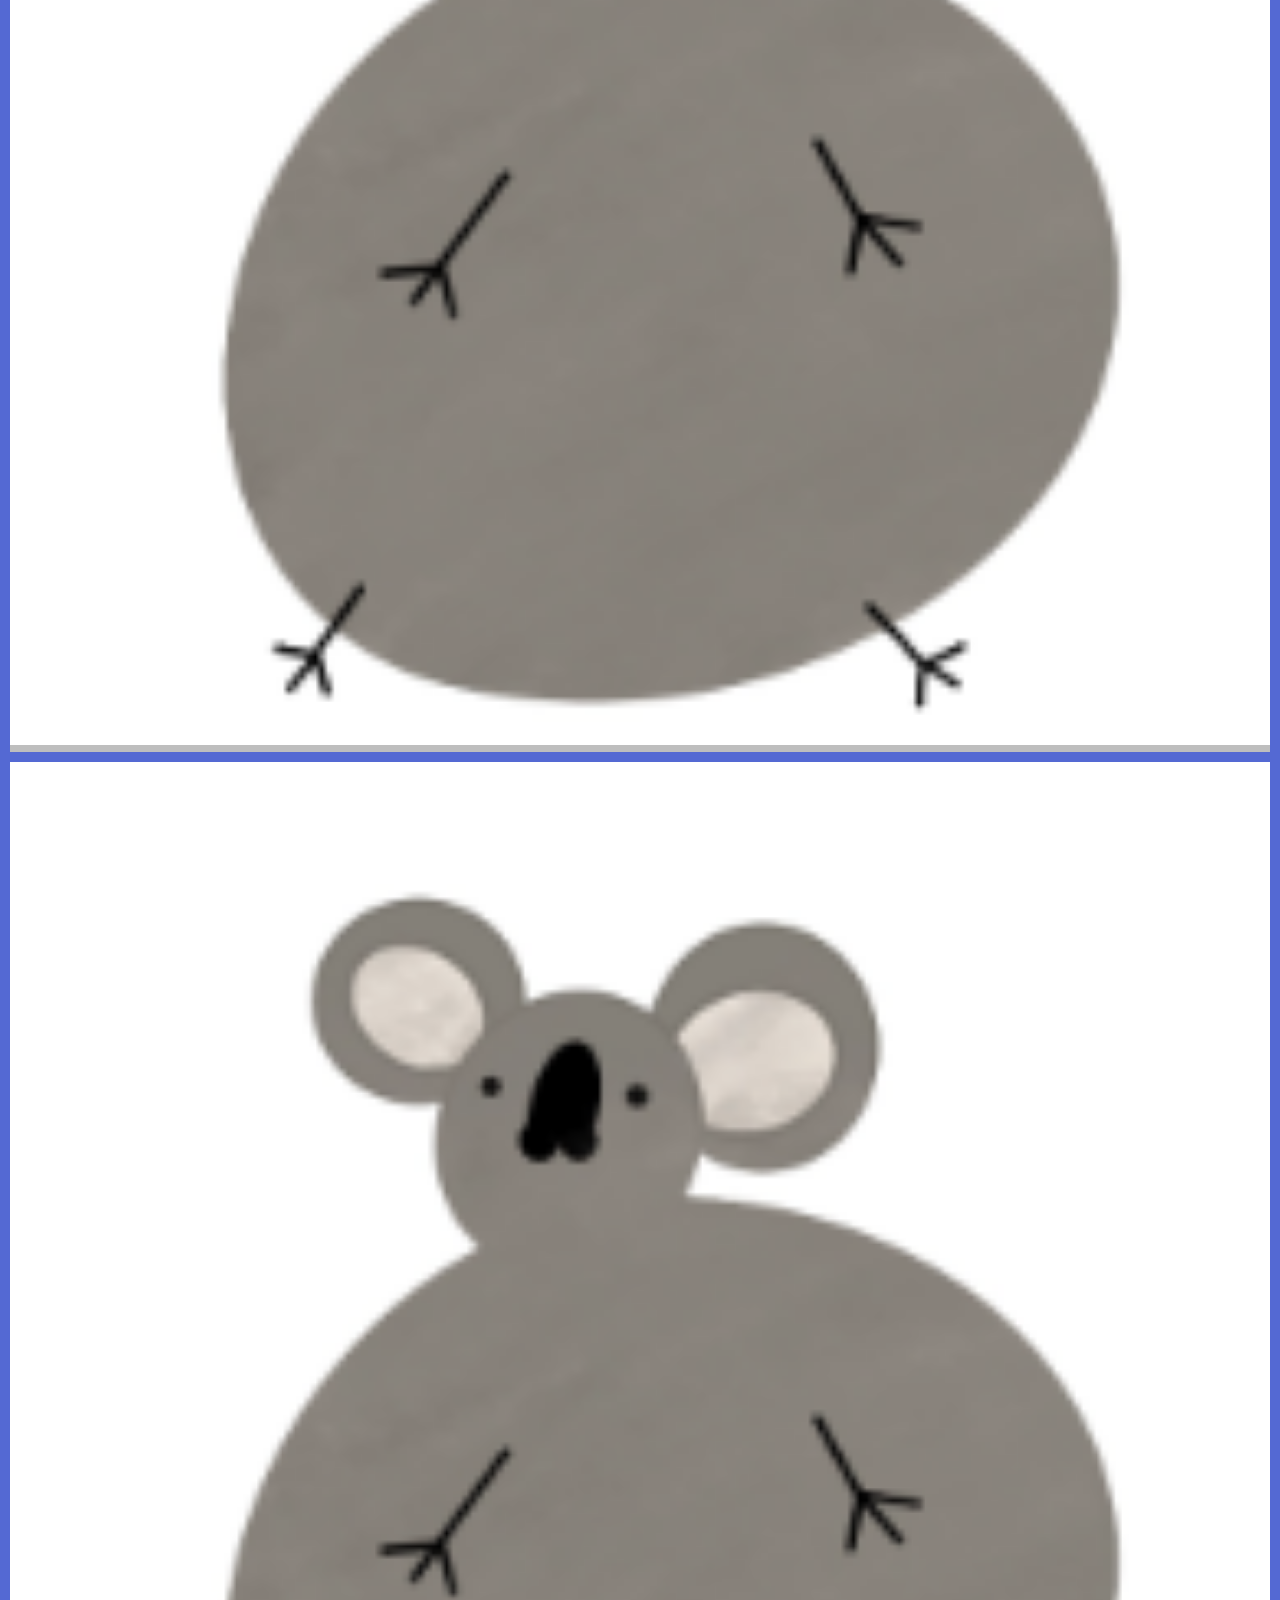
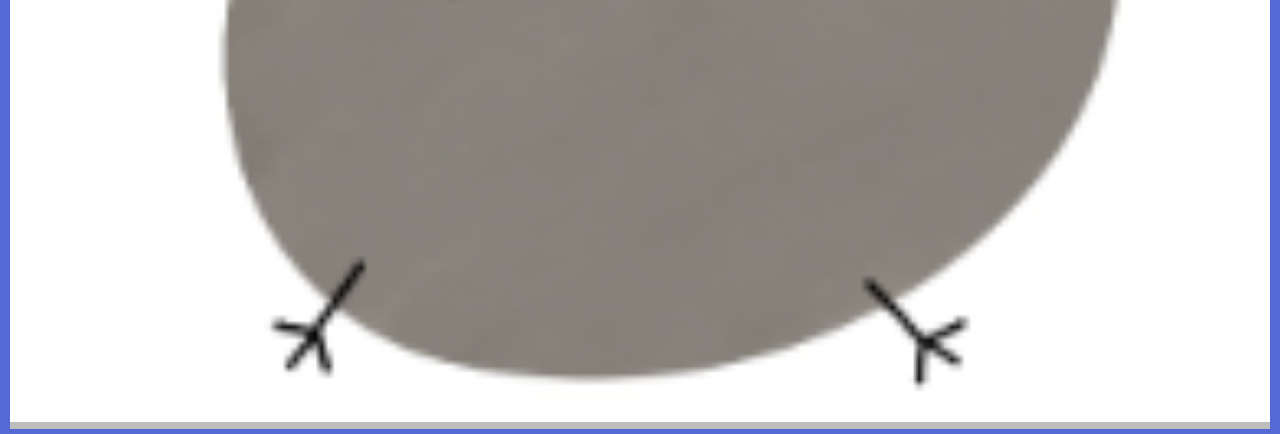
==== commit a416241d: "gds" ====
--- a/frontend/index.html
+++ b/frontend/index.html
@@ -181,7 +181,7 @@
     <section class="container">
       <div>
        <p>What are Plumpoalas?</p>
-       <p>Sample Text</p>
+       <p>Plumpoalas. Plump koalas. Plumpness and koalas. Our two favorite things merged in one. That’s it! And we hope that’s something you love too!</p>
        <p>Sample Text</p>
        <p>I’ll be honest, koalas kinda bugged me out when I was younger, but seeing them now, I think they’re pretty damn awesome. I also like to see myself as a bit of a thinker, and koalas represent to me the Child in Nietzsche’s Three Metamorphoses. You’re welcome to check that out btw. But if not, here’s a quick overview. So, Nietzsche(he’s a German philosopher btw) had this idea for how humans can grow, psychologically speaking. Essentially, there are three steps(thus the Three Metamorphoses), but I’m gonna skip to the final step, the Child. The Child doesn’t seek approval from society. Put plainly, the Child just doesn’t give a shit. It has the innocence of continual creation. But what the hell does that mean? Well, when people mature, they get too serious and get wrapped up in too many temporary things. Unleash your inner plumpoala! Let go! Bring out some of your childlike innocence and know the joy of a creative existence! Ok, now I know I sound pretty damn old. But y’all get the point. Btw, a pretty big inspiration was Mike Posner. He’s a musician, and I recommend checking him out. I think you’ll understand my point better if you do.</p>
        <p>I finished the art for this collection in one sitting. I wasn’t tryna be smart. Not tryna be inventive. Just doin whatever flew. The property names, the layer ideas were all spontaneous. So, I feel that they’re an accurate representation of my intention for this project. Of what I wanted to share with you all.</p>
--- a/frontend/css/style.css
+++ b/frontend/css/style.css
@@ -34,6 +34,7 @@
 .top-bar {
   display: flex;
   gap: 16px;
+  align-items: center;
 }
 
 main {
@@ -72,7 +73,8 @@
 .menu {
   display: flex;
   gap: 2rem;
-  align-items: flex-end;
+  align-items: center;
+  justify-content: flex-end;
   flex-grow: 1;
 }
 
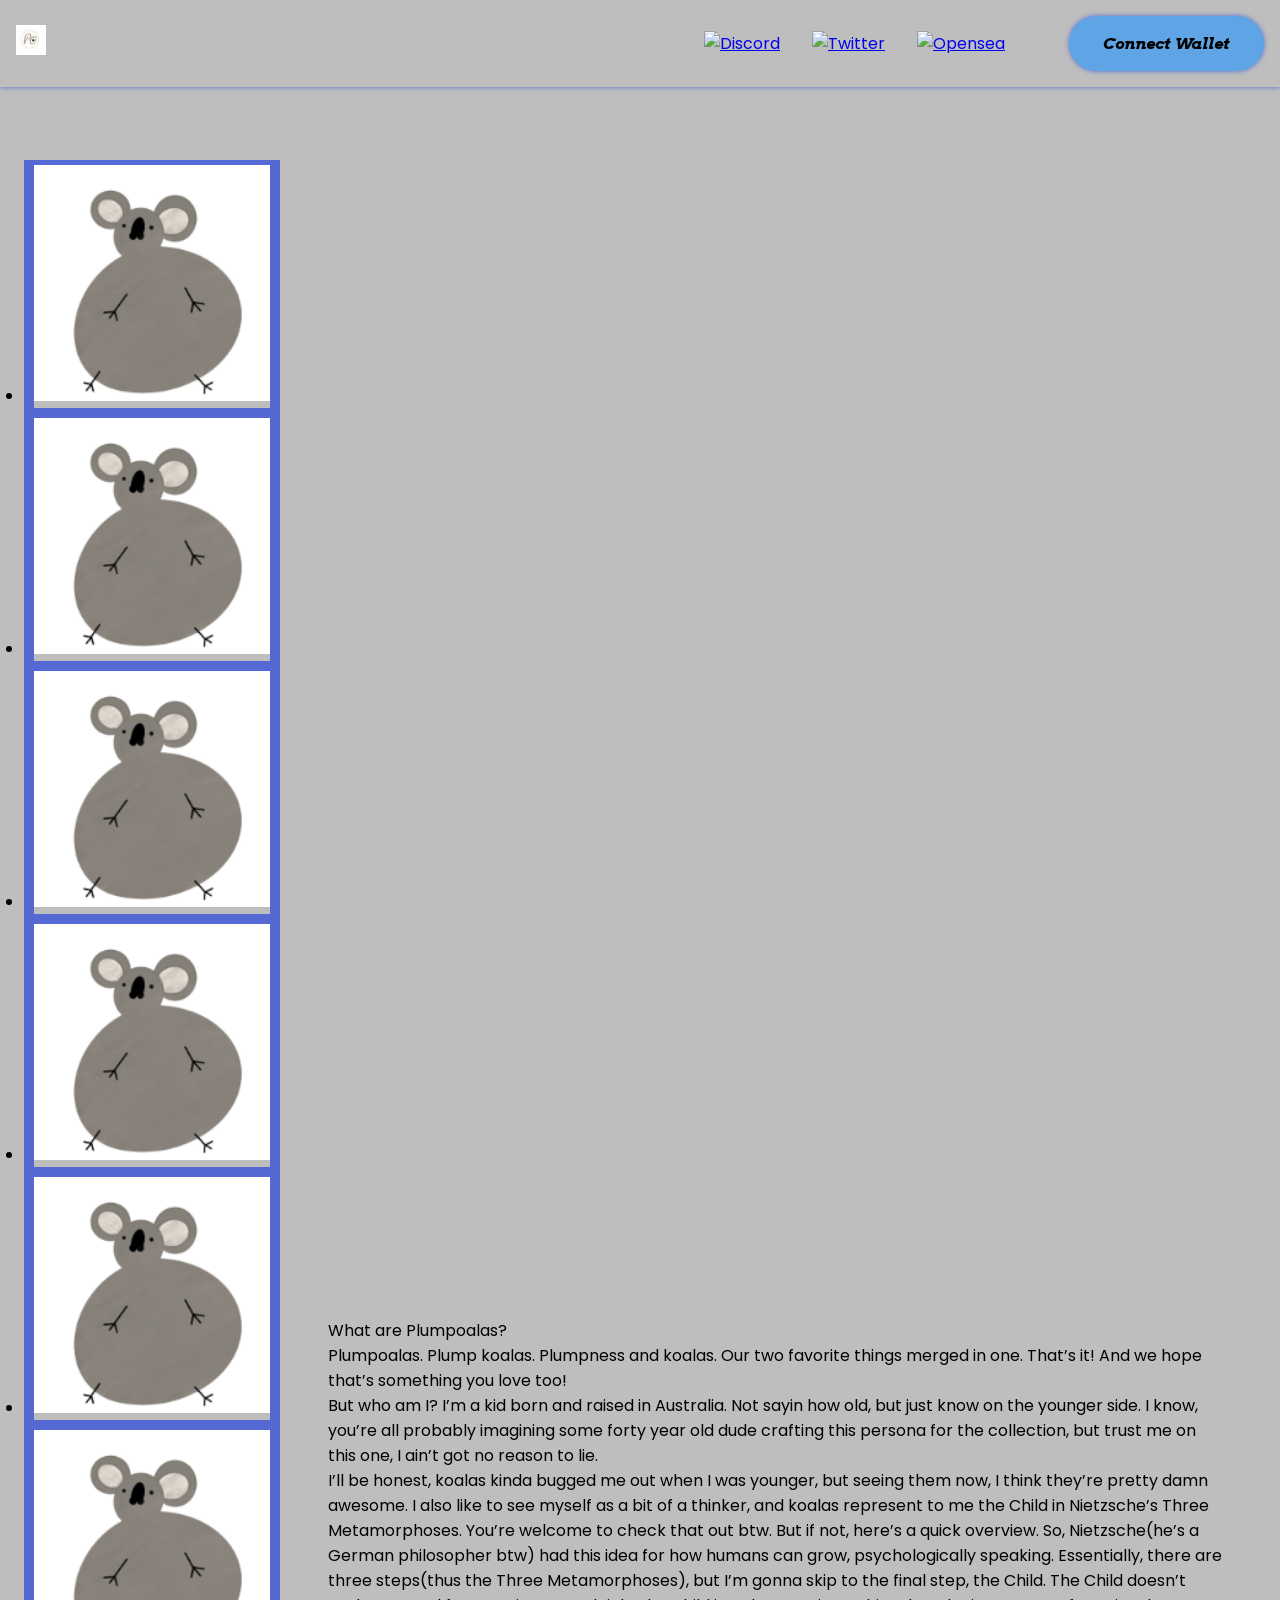
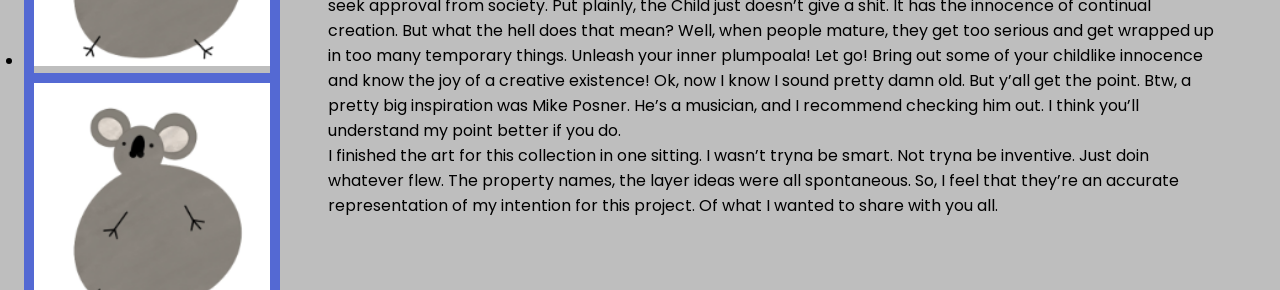
==== commit 21992a71: "gds" ====
--- a/frontend/index.html
+++ b/frontend/index.html
@@ -182,7 +182,7 @@
       <div>
        <p>What are Plumpoalas?</p>
        <p>Plumpoalas. Plump koalas. Plumpness and koalas. Our two favorite things merged in one. That’s it! And we hope that’s something you love too!</p>
-       <p>Sample Text</p>
+       <p>But who am I? I’m a kid born and raised in Australia. Not sayin how old, but just know on the younger side. I know, you’re all probably imagining some forty year old dude crafting this persona for the collection, but trust me on this one, I ain’t got no reason to lie.</p>
        <p>I’ll be honest, koalas kinda bugged me out when I was younger, but seeing them now, I think they’re pretty damn awesome. I also like to see myself as a bit of a thinker, and koalas represent to me the Child in Nietzsche’s Three Metamorphoses. You’re welcome to check that out btw. But if not, here’s a quick overview. So, Nietzsche(he’s a German philosopher btw) had this idea for how humans can grow, psychologically speaking. Essentially, there are three steps(thus the Three Metamorphoses), but I’m gonna skip to the final step, the Child. The Child doesn’t seek approval from society. Put plainly, the Child just doesn’t give a shit. It has the innocence of continual creation. But what the hell does that mean? Well, when people mature, they get too serious and get wrapped up in too many temporary things. Unleash your inner plumpoala! Let go! Bring out some of your childlike innocence and know the joy of a creative existence! Ok, now I know I sound pretty damn old. But y’all get the point. Btw, a pretty big inspiration was Mike Posner. He’s a musician, and I recommend checking him out. I think you’ll understand my point better if you do.</p>
        <p>I finished the art for this collection in one sitting. I wasn’t tryna be smart. Not tryna be inventive. Just doin whatever flew. The property names, the layer ideas were all spontaneous. So, I feel that they’re an accurate representation of my intention for this project. Of what I wanted to share with you all.</p>
       </div>
--- a/frontend/css/style.css
+++ b/frontend/css/style.css
@@ -35,6 +35,7 @@
   display: flex;
   gap: 16px;
   align-items: center;
+  padding: 16px;
 }
 
 main {
@@ -44,7 +45,8 @@
   padding: 56px;
   padding-left: 24px;
   padding-right: 24px;
-  margin-left: 200px;
+  margin-left: calc(20% + 16px);
+
 }
 
 .container {
@@ -120,7 +122,7 @@
   display: inline-block;
   padding: 1rem 2rem;
   background: var(--btn-bg-color);
-  color: var(--accent-color);
+  color: var(--font-color);
   font-family: var(--font-secondary);
   font-style: italic;
   font-weight: bold;
@@ -343,10 +345,12 @@
   max-width: 250px;
   min-width:120px; */
 
-  /* position: absolute; */
-  top: 90px;
-  left: 5rem;
-  z-index: -1;
+  position: fixed; 
+  top: 160px;
+  left: 24px;
+  height: 600px;
+  width: 20%;
+  
 }
 
 .splide__slide {
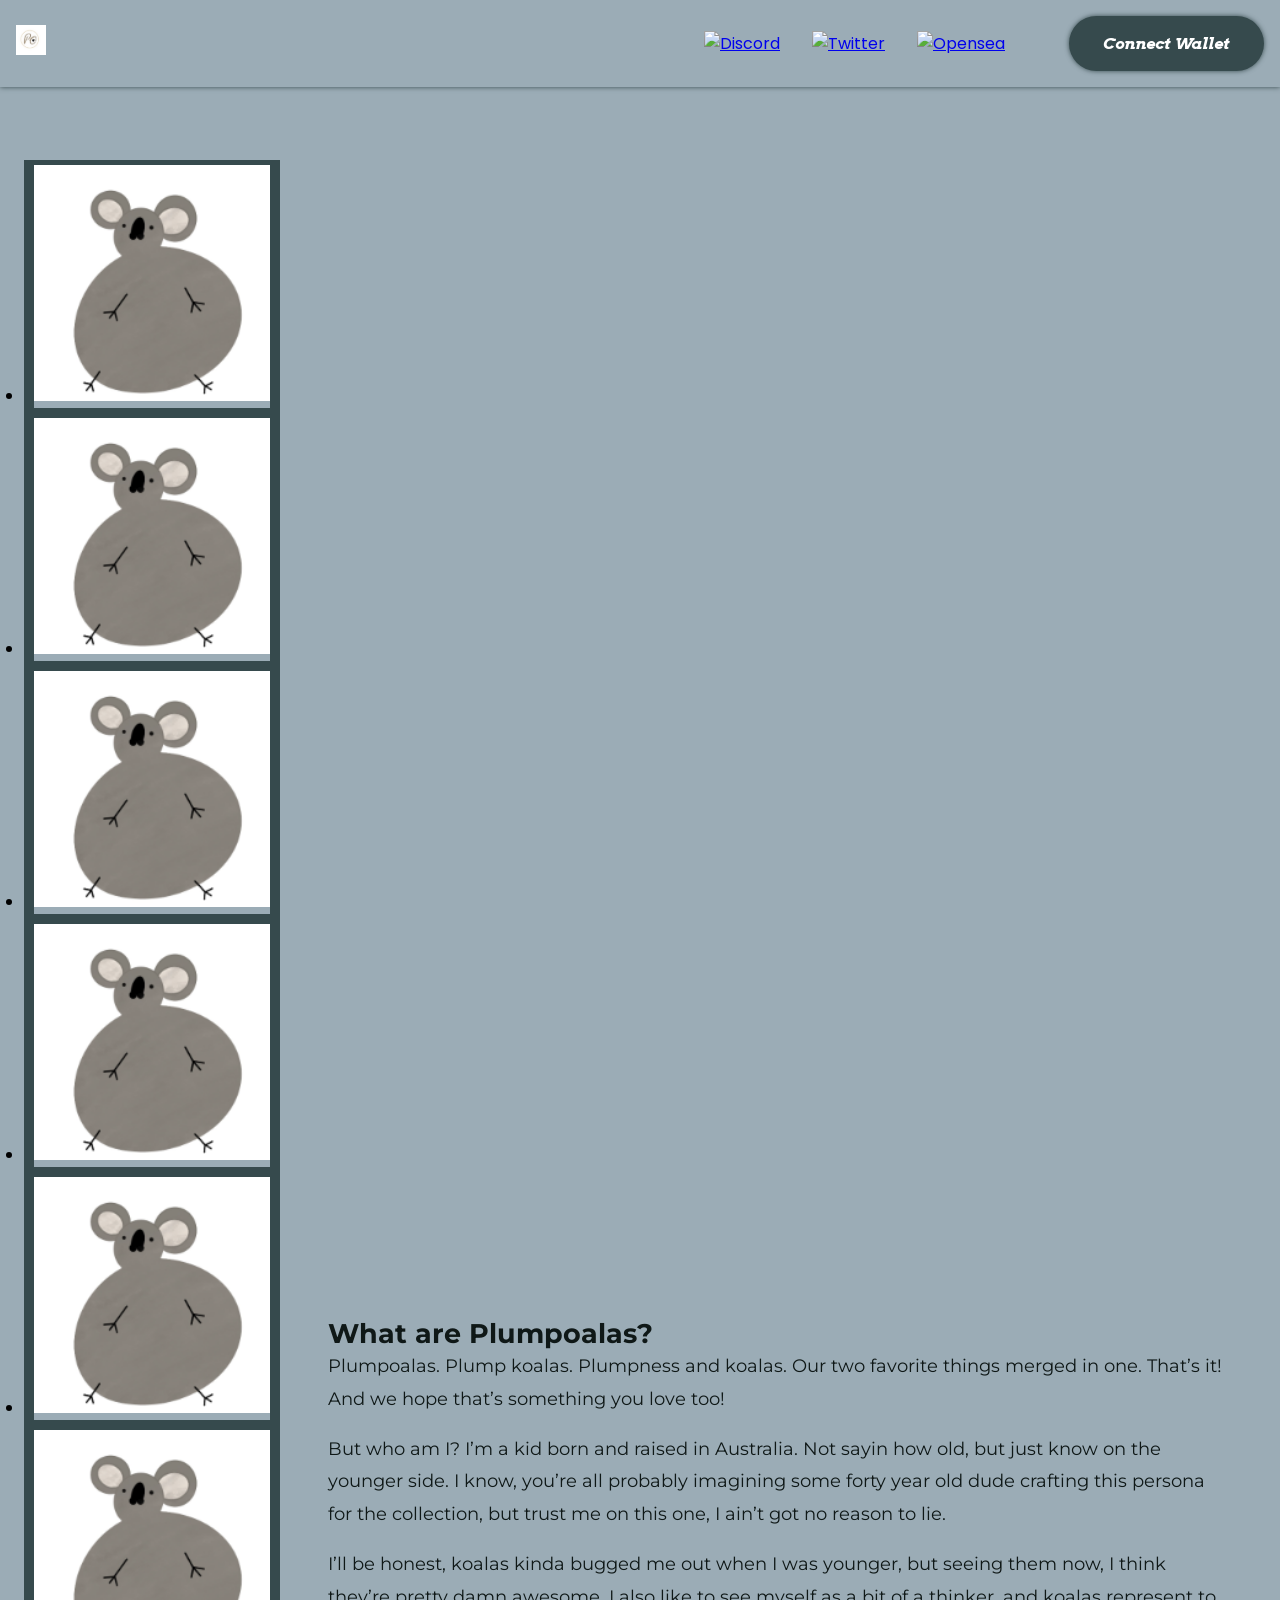
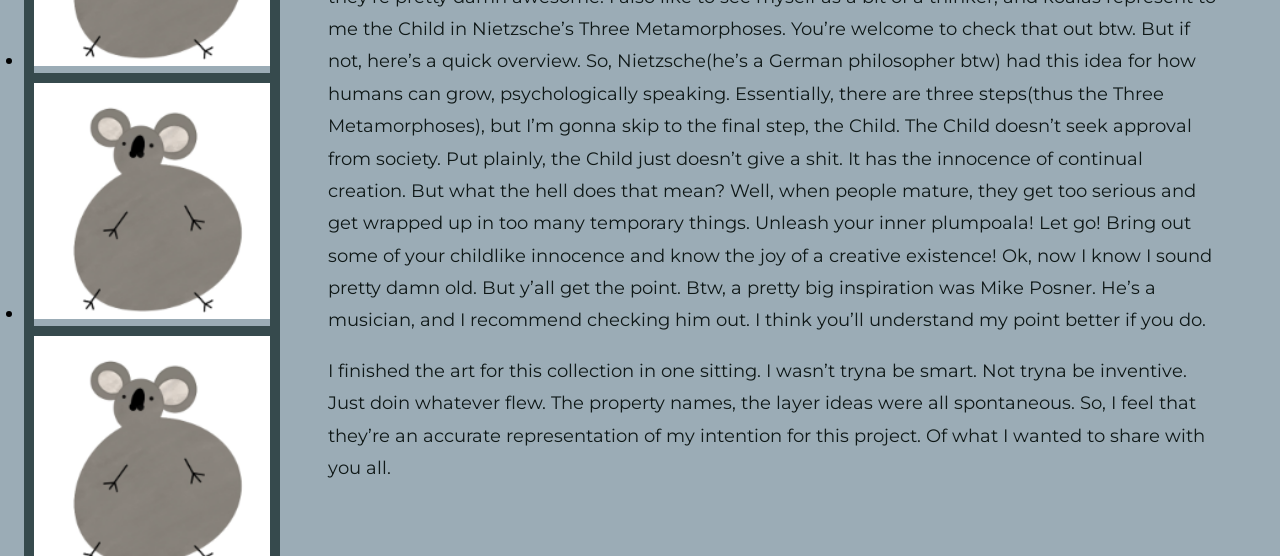
==== commit 4bbdecf8: "style changes" ====
--- a/frontend/index.html
+++ b/frontend/index.html
@@ -28,6 +28,9 @@
     <link rel="stylesheet" href="css/three-dots.min.css" />
     <link rel="stylesheet" href="css/splide.min.css" />
     <link rel="stylesheet" href="css/style.css" />
+    <link rel="preconnect" href="https://fonts.googleapis.com">
+    <link rel="preconnect" href="https://fonts.gstatic.com" crossorigin>
+    <link href="https://fonts.googleapis.com/css2?family=Montserrat:ital,wght@0,100;0,200;0,300;0,400;0,500;0,600;0,700;0,800;0,900;1,100;1,200;1,300;1,400;1,500;1,600;1,700;1,800;1,900&display=swap" rel="stylesheet">
     <!-- <link rel="stylesheet" href="css/themes/splide-default.min.css" />
     <link rel="stylesheet" href="css/themes/splide-sea-green.min.css" />
     <link rel="stylesheet" href="css/themes/splide-skyblue.min.css" />
@@ -58,7 +61,7 @@
             <img src="images/header/twitter.webp" alt="Twitter" />
           </a>
           <a
-            href="https://opensea.io/collection/plumpoala"
+            href="https://testnets.opensea.io/collection/plumpoala"
             target="_blank"
             rel="noopener noreferrer"
           >
@@ -178,9 +181,9 @@
 
 <!-- 
     <img src="images/slider/og.png" alt="test"> -->
-    <section class="container">
+    <section class="container new_container">
       <div>
-       <p>What are Plumpoalas?</p>
+       <h1>What are Plumpoalas?</h1>
        <p>Plumpoalas. Plump koalas. Plumpness and koalas. Our two favorite things merged in one. That’s it! And we hope that’s something you love too!</p>
        <p>But who am I? I’m a kid born and raised in Australia. Not sayin how old, but just know on the younger side. I know, you’re all probably imagining some forty year old dude crafting this persona for the collection, but trust me on this one, I ain’t got no reason to lie.</p>
        <p>I’ll be honest, koalas kinda bugged me out when I was younger, but seeing them now, I think they’re pretty damn awesome. I also like to see myself as a bit of a thinker, and koalas represent to me the Child in Nietzsche’s Three Metamorphoses. You’re welcome to check that out btw. But if not, here’s a quick overview. So, Nietzsche(he’s a German philosopher btw) had this idea for how humans can grow, psychologically speaking. Essentially, there are three steps(thus the Three Metamorphoses), but I’m gonna skip to the final step, the Child. The Child doesn’t seek approval from society. Put plainly, the Child just doesn’t give a shit. It has the innocence of continual creation. But what the hell does that mean? Well, when people mature, they get too serious and get wrapped up in too many temporary things. Unleash your inner plumpoala! Let go! Bring out some of your childlike innocence and know the joy of a creative existence! Ok, now I know I sound pretty damn old. But y’all get the point. Btw, a pretty big inspiration was Mike Posner. He’s a musician, and I recommend checking him out. I think you’ll understand my point better if you do.</p>
--- a/frontend/css/style.css
+++ b/frontend/css/style.css
@@ -12,7 +12,7 @@
   --bg-color-transparent: #cdcdcd;
   --font-color: #000000;
   --btn-bg-color: #5fa5e6;
-  --accent-color: #5469d3;
+  --accent-color: rgb(54, 74, 77);
   --header-shadow: var(--accent-color) 0px 0px 5px;
   --card-shadow: var(--accent-color) 0px 0px 20px;
 }
@@ -25,7 +25,11 @@
 
 body {
 
-  background-color: var(--bg-color);
+  /*background colors for the site/*
+  /* background-color: var(--bg-color); */
+  background-color: rgb(155, 172, 182);
+
+
   /* display: flex; */
   height: 100vh;
   color: var(--font-color);
@@ -36,6 +40,7 @@
   gap: 16px;
   align-items: center;
   padding: 16px;
+  background-color: rgb(155, 172, 182);
 }
 
 main {
@@ -57,6 +62,16 @@
   padding: 1rem 2rem;
   justify-content: center;
   overflow: hidden;
+}
+
+.new_container {
+  color: rgb(15, 24, 23);
+  font-size: large;
+  font-family: 'Montserrat', sans-serif;
+  line-height: 1.8em;
+}
+.new_container p+p {
+  margin-top: 1em;
 }
 
 /* HEADER */
@@ -147,6 +162,8 @@
   border-radius: 5rem;
   margin-left: 2rem;
   border-color: transparent;
+  background-color: rgb(54, 74, 77);
+  color: white;
 }
 
 .hero-btn {
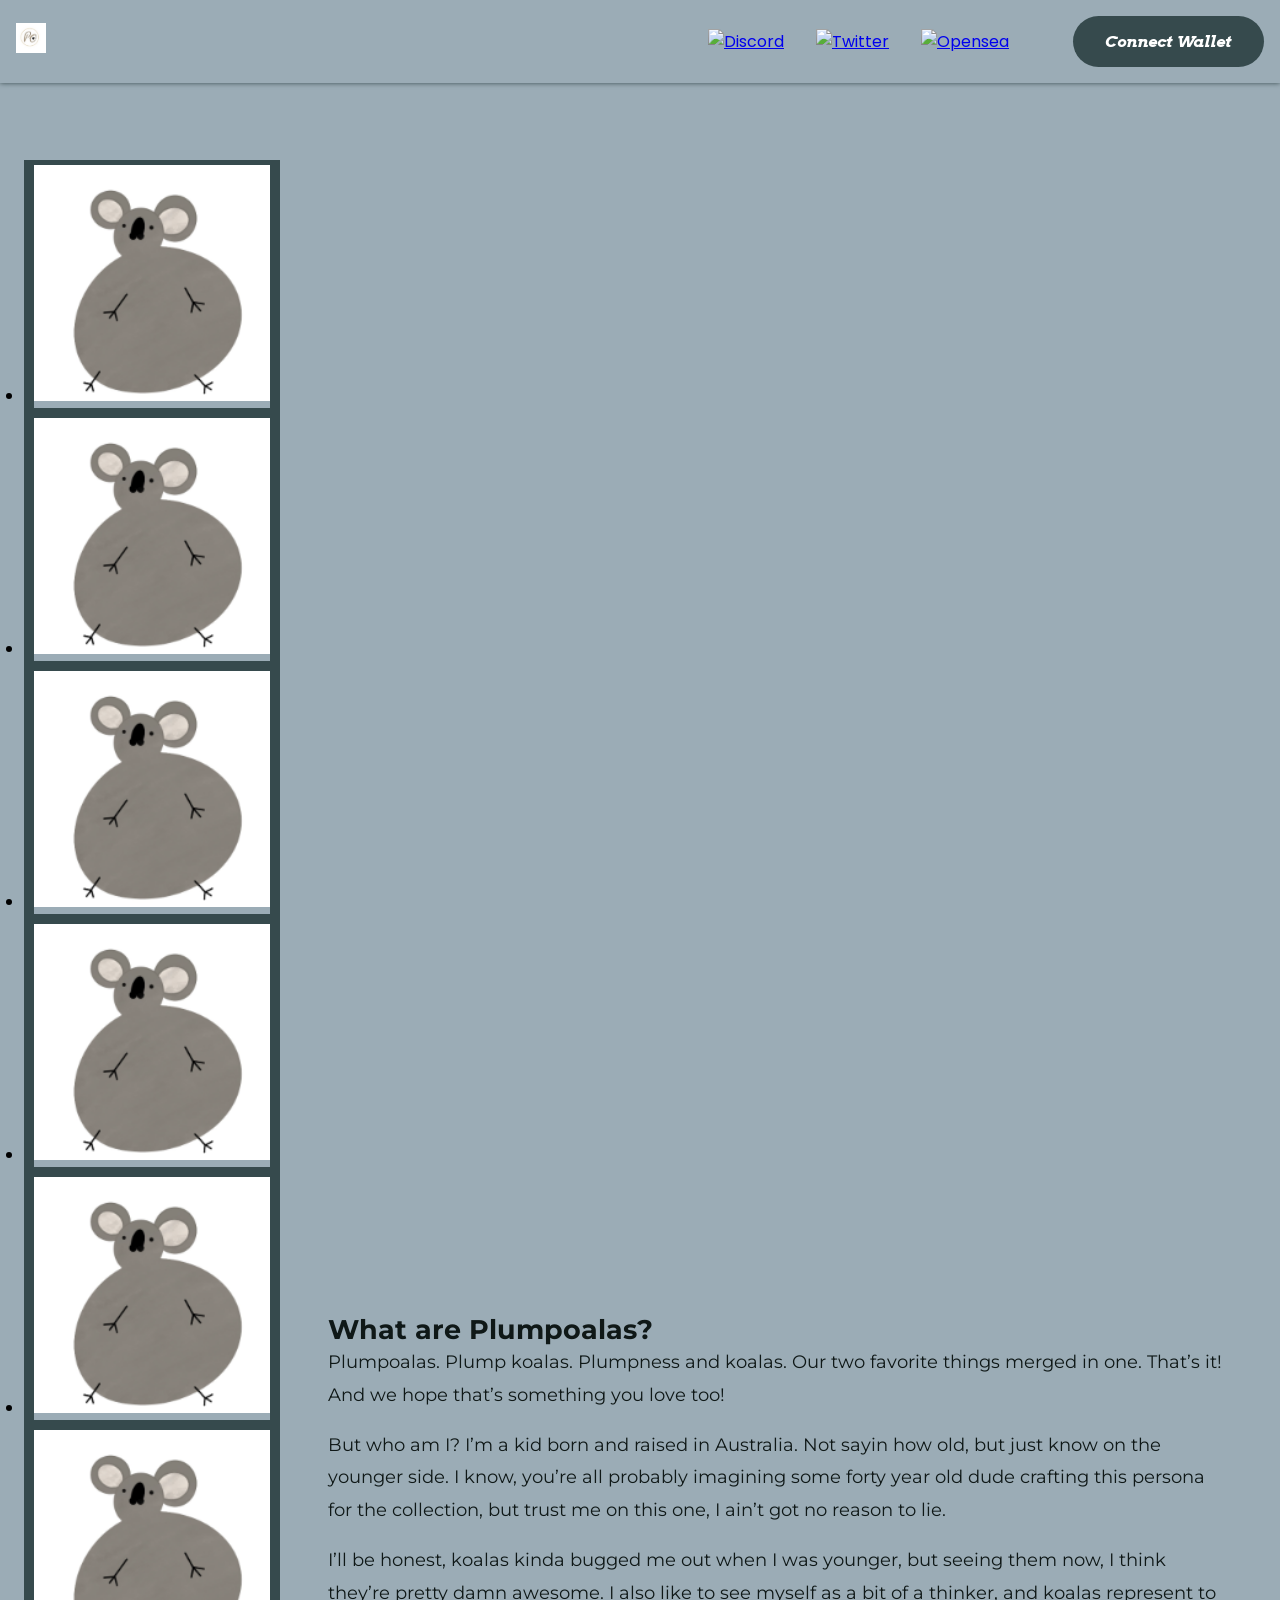
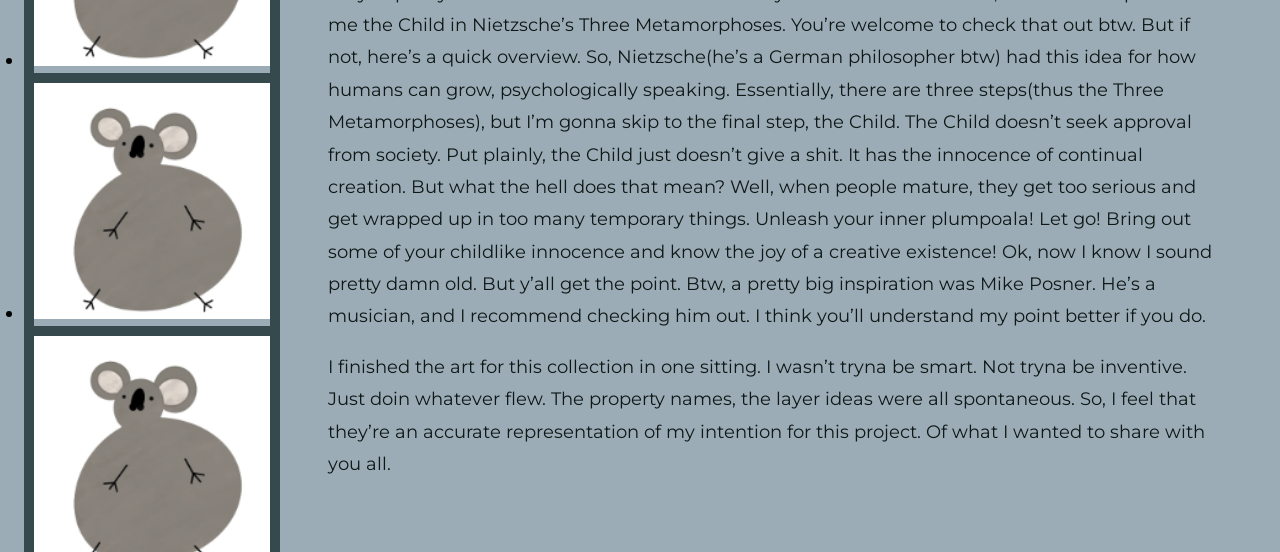
==== commit 7f974b36: "comments for future work" ====
--- a/frontend/index.html
+++ b/frontend/index.html
@@ -42,7 +42,7 @@
       <div class="top-bar">
         <div class="logo">
           <a href="/">
-            <img src="images/header/PO.jpg" alt="logo" style="width:30px;height:30px;" />
+            <img id = "logo" src="images/header/PO.jpg" alt="logo" style="width:30px;height:30px;" />
           </a>
         </div>
         <div class="menu">
--- a/frontend/css/style.css
+++ b/frontend/css/style.css
@@ -43,6 +43,8 @@
   background-color: rgb(155, 172, 182);
 }
 
+#logo {
+}
 main {
   display: flex;
   flex-direction: column;
@@ -145,11 +147,15 @@
   text-align: center;
   text-transform: capitalize;
   transition: all 0.3s ease;
-  box-shadow: var(--header-shadow);
   cursor: pointer;
   position: relative;
   text-decoration: none;
   outline: none;
+  /* Aryo changes*/
+  /* You'll want to change border none to some other border value that adds lines around the button. Googling "border css" should suffice*/
+  /* box-shadow: var(--header-shadow); */
+  /*You'll want to add id's to "mint your NFT" to add shadow back to that button only*/
+  border: none;
 }
 .btn:hover {
   box-shadow: none;
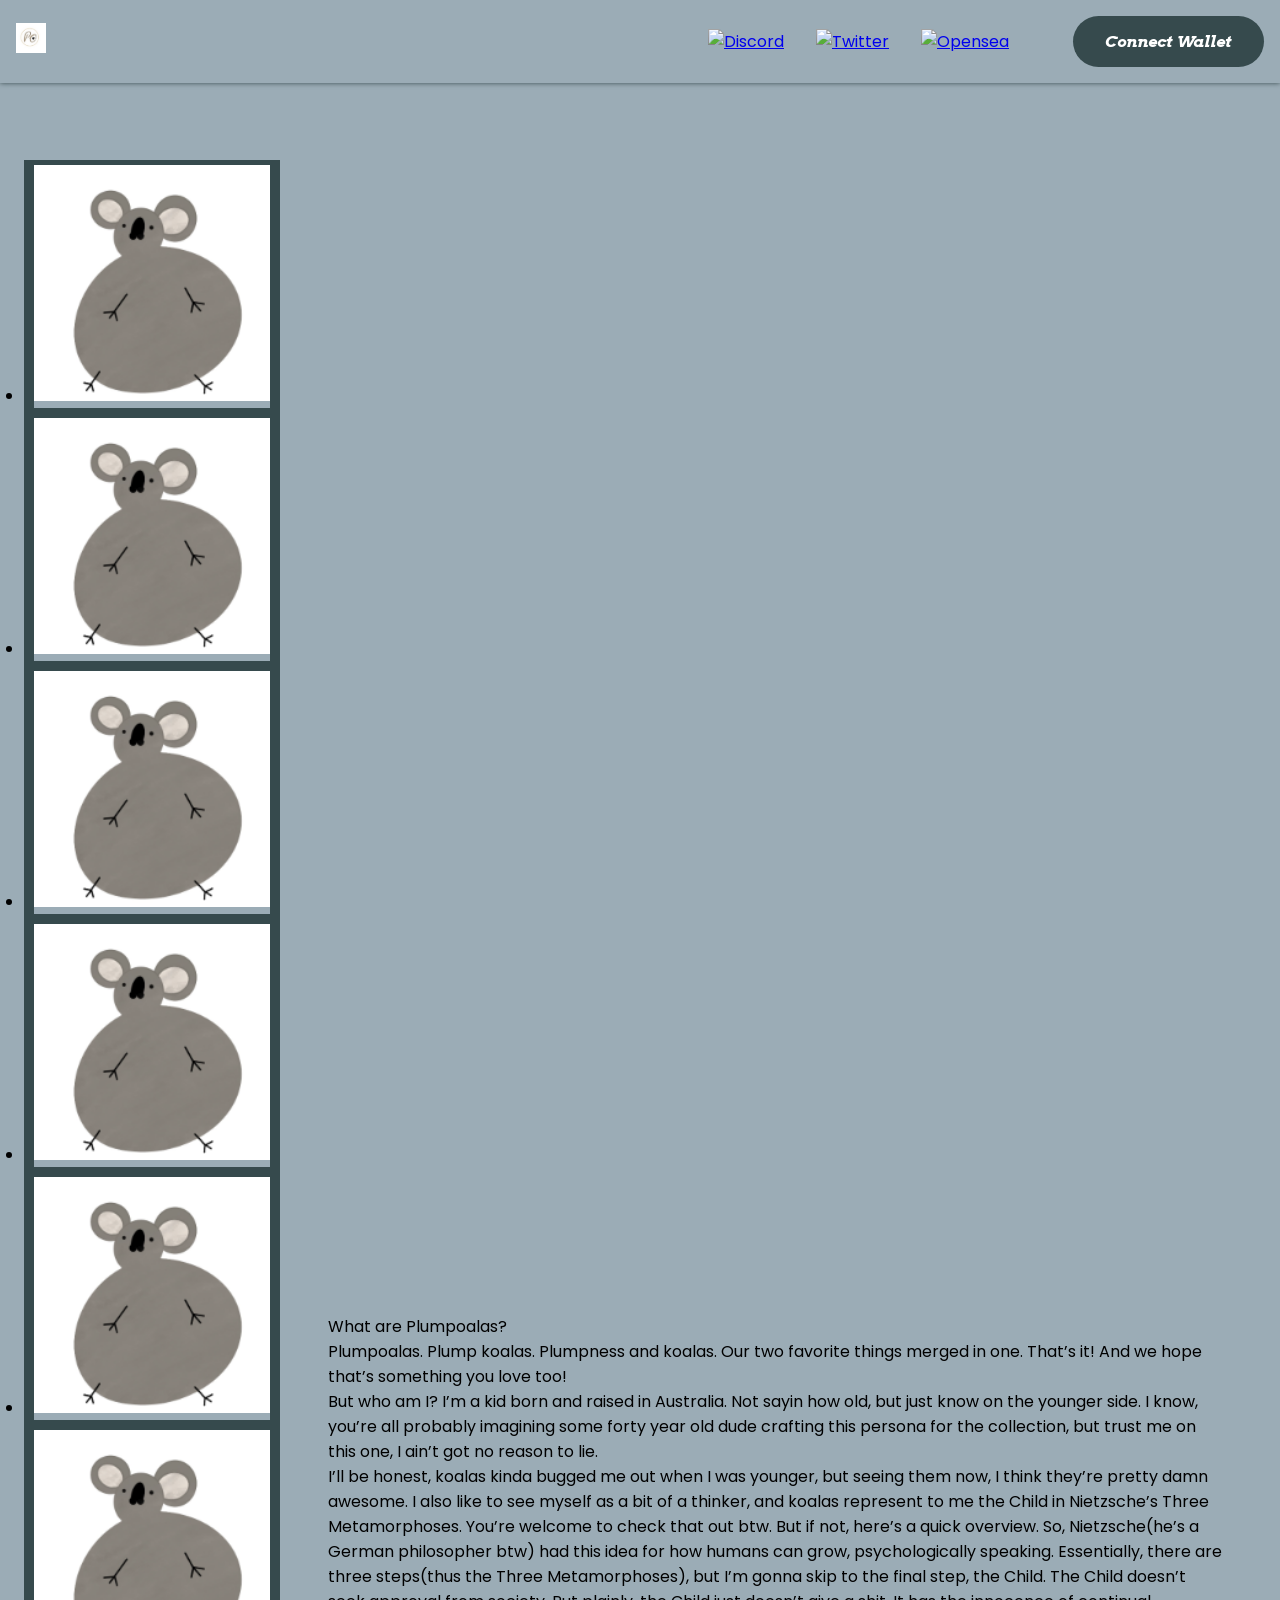
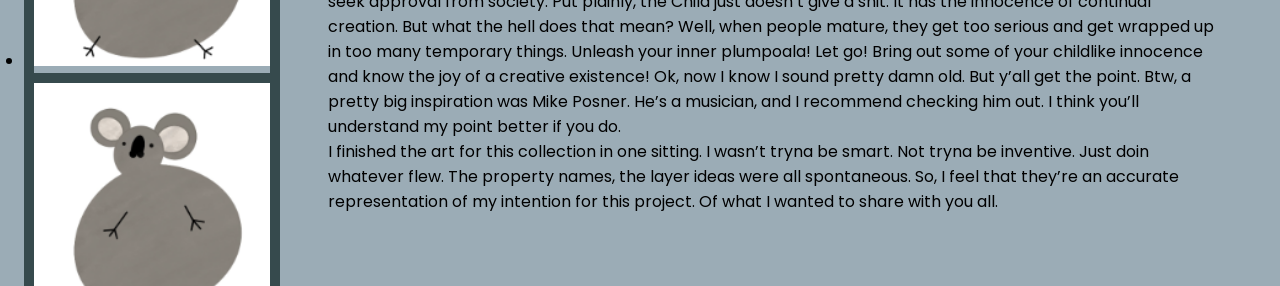
==== commit 6d9fc054: "updated opensea link" ====
--- a/frontend/index.html
+++ b/frontend/index.html
@@ -28,9 +28,6 @@
     <link rel="stylesheet" href="css/three-dots.min.css" />
     <link rel="stylesheet" href="css/splide.min.css" />
     <link rel="stylesheet" href="css/style.css" />
-    <link rel="preconnect" href="https://fonts.googleapis.com">
-    <link rel="preconnect" href="https://fonts.gstatic.com" crossorigin>
-    <link href="https://fonts.googleapis.com/css2?family=Montserrat:ital,wght@0,100;0,200;0,300;0,400;0,500;0,600;0,700;0,800;0,900;1,100;1,200;1,300;1,400;1,500;1,600;1,700;1,800;1,900&display=swap" rel="stylesheet">
     <!-- <link rel="stylesheet" href="css/themes/splide-default.min.css" />
     <link rel="stylesheet" href="css/themes/splide-sea-green.min.css" />
     <link rel="stylesheet" href="css/themes/splide-skyblue.min.css" />
@@ -42,7 +39,7 @@
       <div class="top-bar">
         <div class="logo">
           <a href="/">
-            <img id = "logo" src="images/header/PO.jpg" alt="logo" style="width:30px;height:30px;" />
+            <img src="images/header/PO.jpg" alt="logo" style="width:30px;height:30px;" />
           </a>
         </div>
         <div class="menu">
@@ -61,7 +58,7 @@
             <img src="images/header/twitter.webp" alt="Twitter" />
           </a>
           <a
-            href="https://testnets.opensea.io/collection/plumpoala"
+            href="https://opensea.io/collection/plumpoala"
             target="_blank"
             rel="noopener noreferrer"
           >
@@ -181,9 +178,9 @@
 
 <!-- 
     <img src="images/slider/og.png" alt="test"> -->
-    <section class="container new_container">
+    <section class="container">
       <div>
-       <h1>What are Plumpoalas?</h1>
+       <p>What are Plumpoalas?</p>
        <p>Plumpoalas. Plump koalas. Plumpness and koalas. Our two favorite things merged in one. That’s it! And we hope that’s something you love too!</p>
        <p>But who am I? I’m a kid born and raised in Australia. Not sayin how old, but just know on the younger side. I know, you’re all probably imagining some forty year old dude crafting this persona for the collection, but trust me on this one, I ain’t got no reason to lie.</p>
        <p>I’ll be honest, koalas kinda bugged me out when I was younger, but seeing them now, I think they’re pretty damn awesome. I also like to see myself as a bit of a thinker, and koalas represent to me the Child in Nietzsche’s Three Metamorphoses. You’re welcome to check that out btw. But if not, here’s a quick overview. So, Nietzsche(he’s a German philosopher btw) had this idea for how humans can grow, psychologically speaking. Essentially, there are three steps(thus the Three Metamorphoses), but I’m gonna skip to the final step, the Child. The Child doesn’t seek approval from society. Put plainly, the Child just doesn’t give a shit. It has the innocence of continual creation. But what the hell does that mean? Well, when people mature, they get too serious and get wrapped up in too many temporary things. Unleash your inner plumpoala! Let go! Bring out some of your childlike innocence and know the joy of a creative existence! Ok, now I know I sound pretty damn old. But y’all get the point. Btw, a pretty big inspiration was Mike Posner. He’s a musician, and I recommend checking him out. I think you’ll understand my point better if you do.</p>
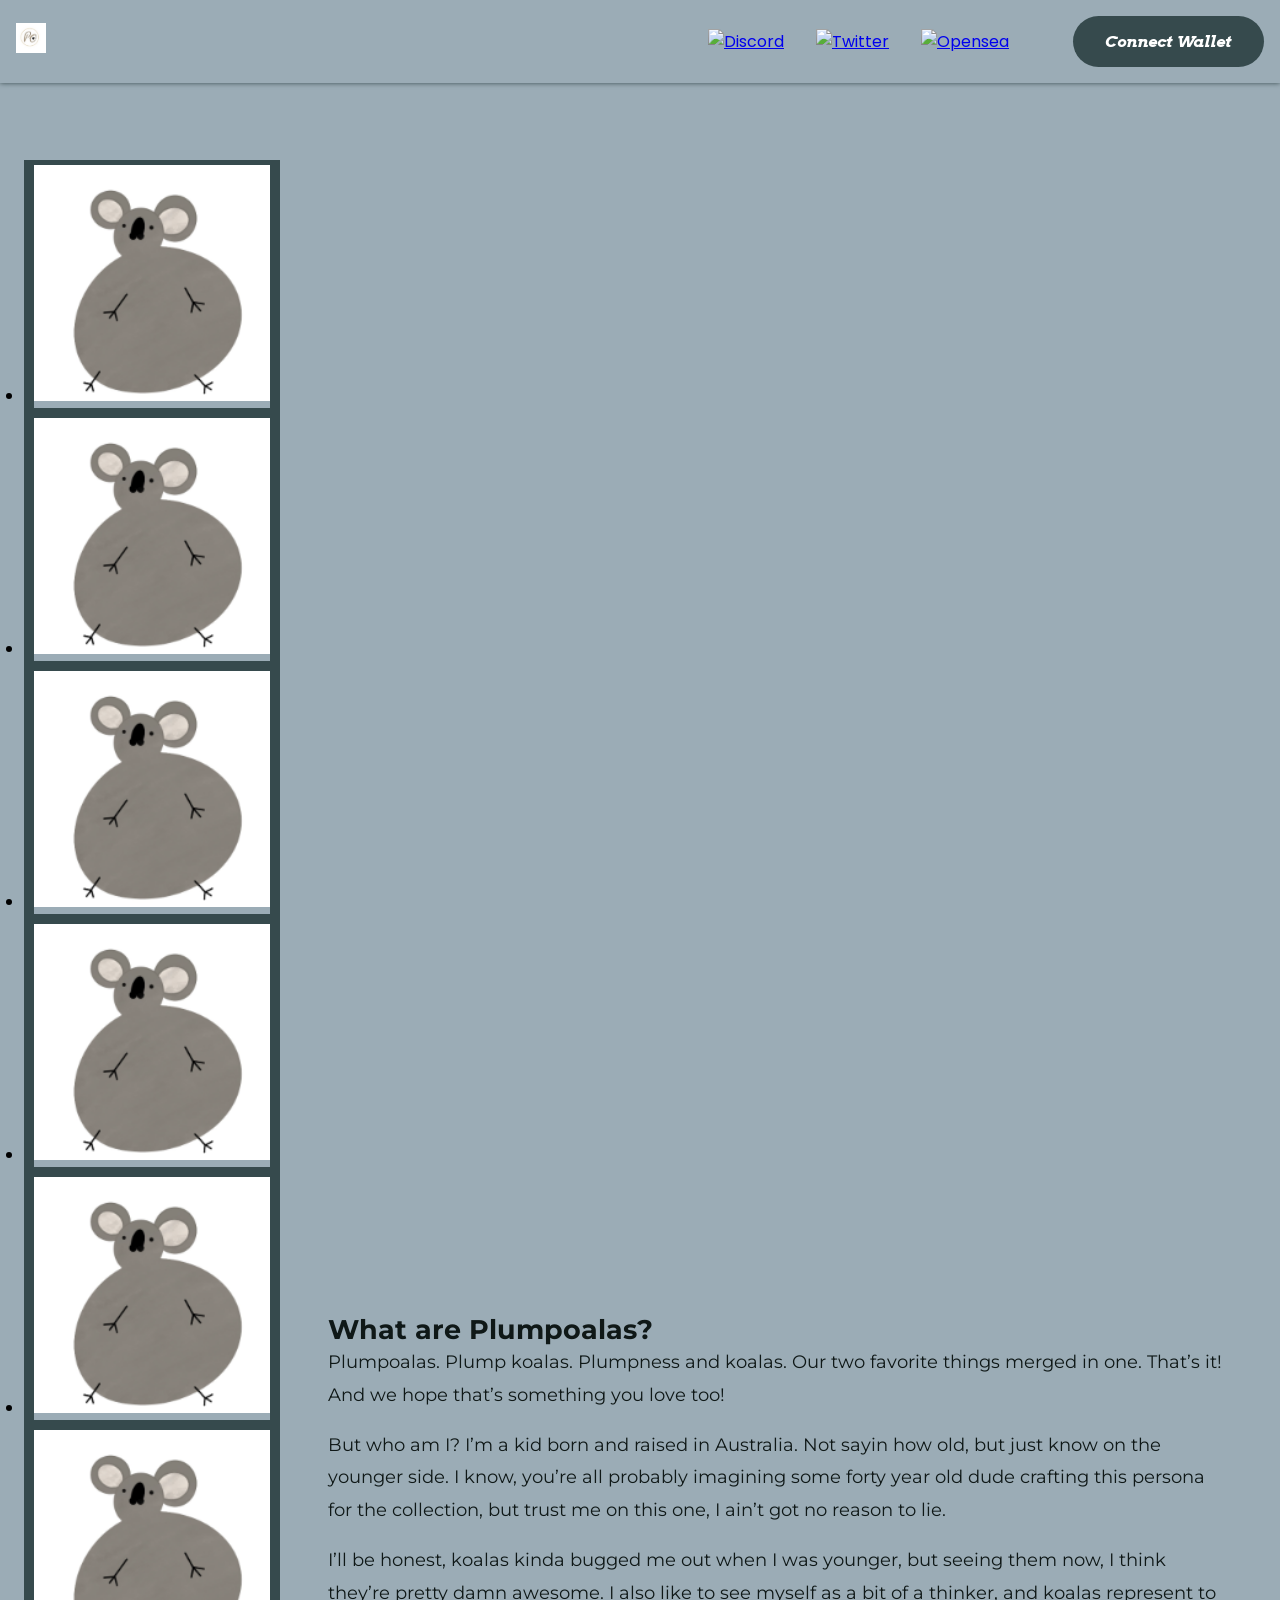
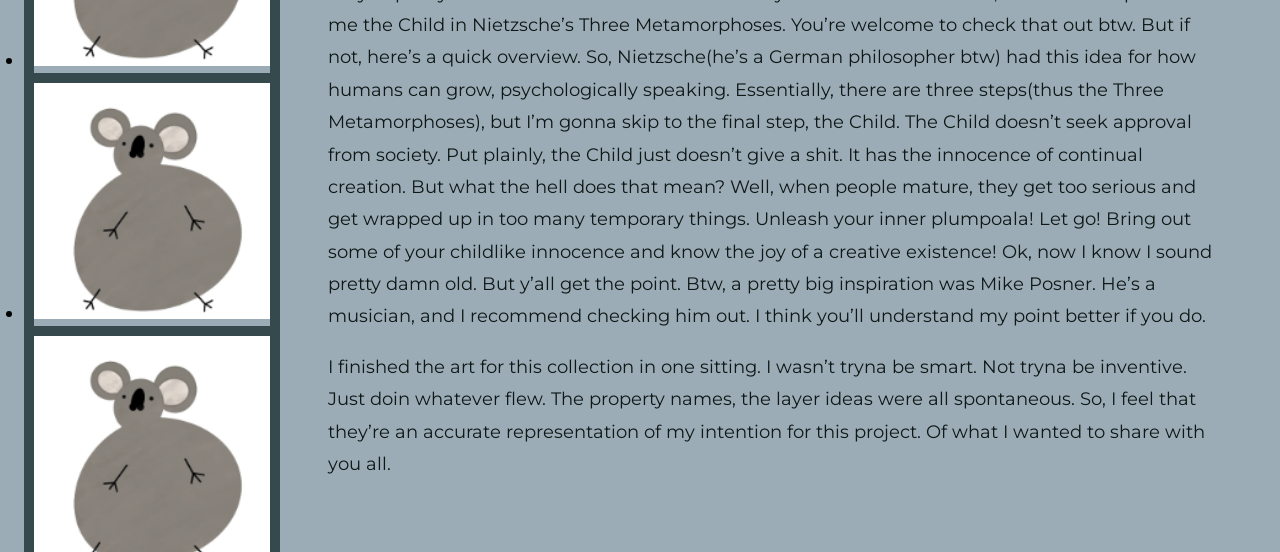
==== commit 1e57a045: "Merge branch 'main' of https://github.com/Soungri/minter-dapp" ====
--- a/frontend/index.html
+++ b/frontend/index.html
@@ -28,6 +28,9 @@
     <link rel="stylesheet" href="css/three-dots.min.css" />
     <link rel="stylesheet" href="css/splide.min.css" />
     <link rel="stylesheet" href="css/style.css" />
+    <link rel="preconnect" href="https://fonts.googleapis.com">
+    <link rel="preconnect" href="https://fonts.gstatic.com" crossorigin>
+    <link href="https://fonts.googleapis.com/css2?family=Montserrat:ital,wght@0,100;0,200;0,300;0,400;0,500;0,600;0,700;0,800;0,900;1,100;1,200;1,300;1,400;1,500;1,600;1,700;1,800;1,900&display=swap" rel="stylesheet">
     <!-- <link rel="stylesheet" href="css/themes/splide-default.min.css" />
     <link rel="stylesheet" href="css/themes/splide-sea-green.min.css" />
     <link rel="stylesheet" href="css/themes/splide-skyblue.min.css" />
@@ -39,7 +42,7 @@
       <div class="top-bar">
         <div class="logo">
           <a href="/">
-            <img src="images/header/PO.jpg" alt="logo" style="width:30px;height:30px;" />
+            <img id = "logo" src="images/header/PO.jpg" alt="logo" style="width:30px;height:30px;" />
           </a>
         </div>
         <div class="menu">
@@ -178,9 +181,9 @@
 
 <!-- 
     <img src="images/slider/og.png" alt="test"> -->
-    <section class="container">
+    <section class="container new_container">
       <div>
-       <p>What are Plumpoalas?</p>
+       <h1>What are Plumpoalas?</h1>
        <p>Plumpoalas. Plump koalas. Plumpness and koalas. Our two favorite things merged in one. That’s it! And we hope that’s something you love too!</p>
        <p>But who am I? I’m a kid born and raised in Australia. Not sayin how old, but just know on the younger side. I know, you’re all probably imagining some forty year old dude crafting this persona for the collection, but trust me on this one, I ain’t got no reason to lie.</p>
        <p>I’ll be honest, koalas kinda bugged me out when I was younger, but seeing them now, I think they’re pretty damn awesome. I also like to see myself as a bit of a thinker, and koalas represent to me the Child in Nietzsche’s Three Metamorphoses. You’re welcome to check that out btw. But if not, here’s a quick overview. So, Nietzsche(he’s a German philosopher btw) had this idea for how humans can grow, psychologically speaking. Essentially, there are three steps(thus the Three Metamorphoses), but I’m gonna skip to the final step, the Child. The Child doesn’t seek approval from society. Put plainly, the Child just doesn’t give a shit. It has the innocence of continual creation. But what the hell does that mean? Well, when people mature, they get too serious and get wrapped up in too many temporary things. Unleash your inner plumpoala! Let go! Bring out some of your childlike innocence and know the joy of a creative existence! Ok, now I know I sound pretty damn old. But y’all get the point. Btw, a pretty big inspiration was Mike Posner. He’s a musician, and I recommend checking him out. I think you’ll understand my point better if you do.</p>
